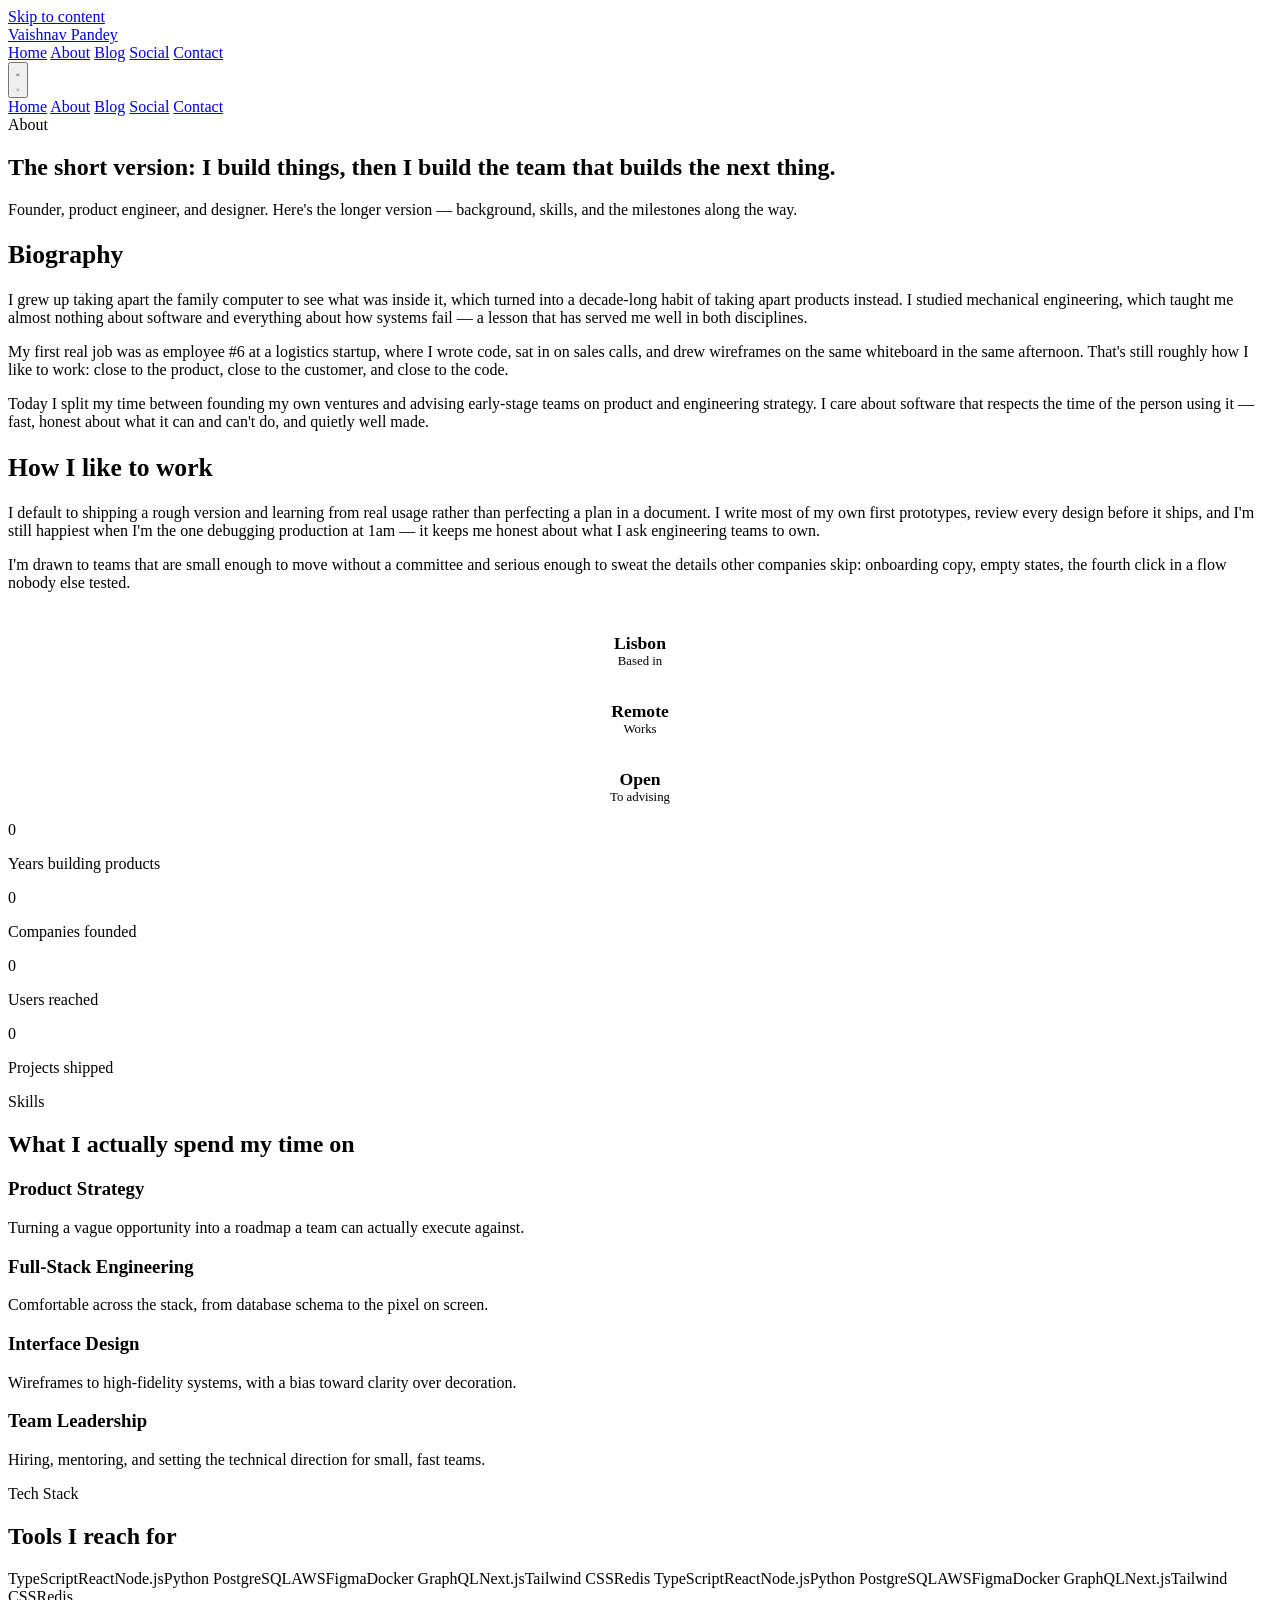
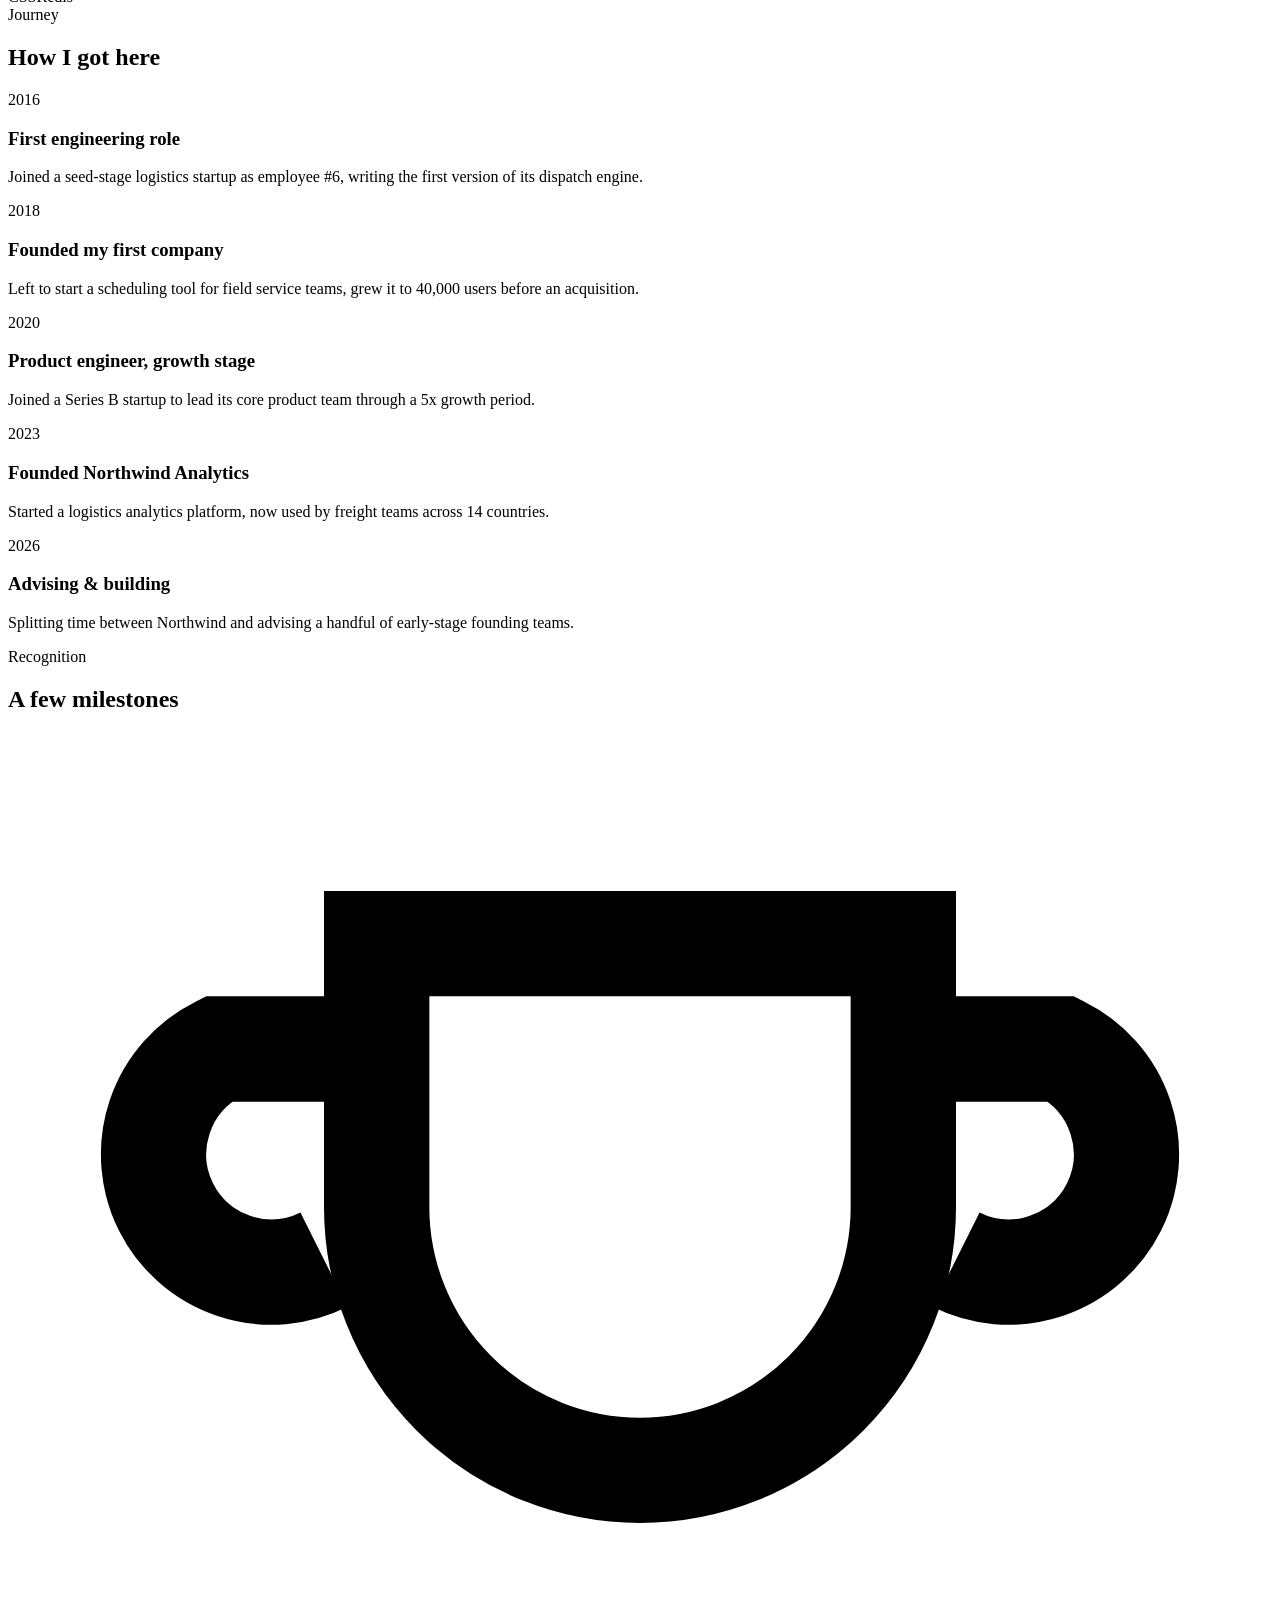
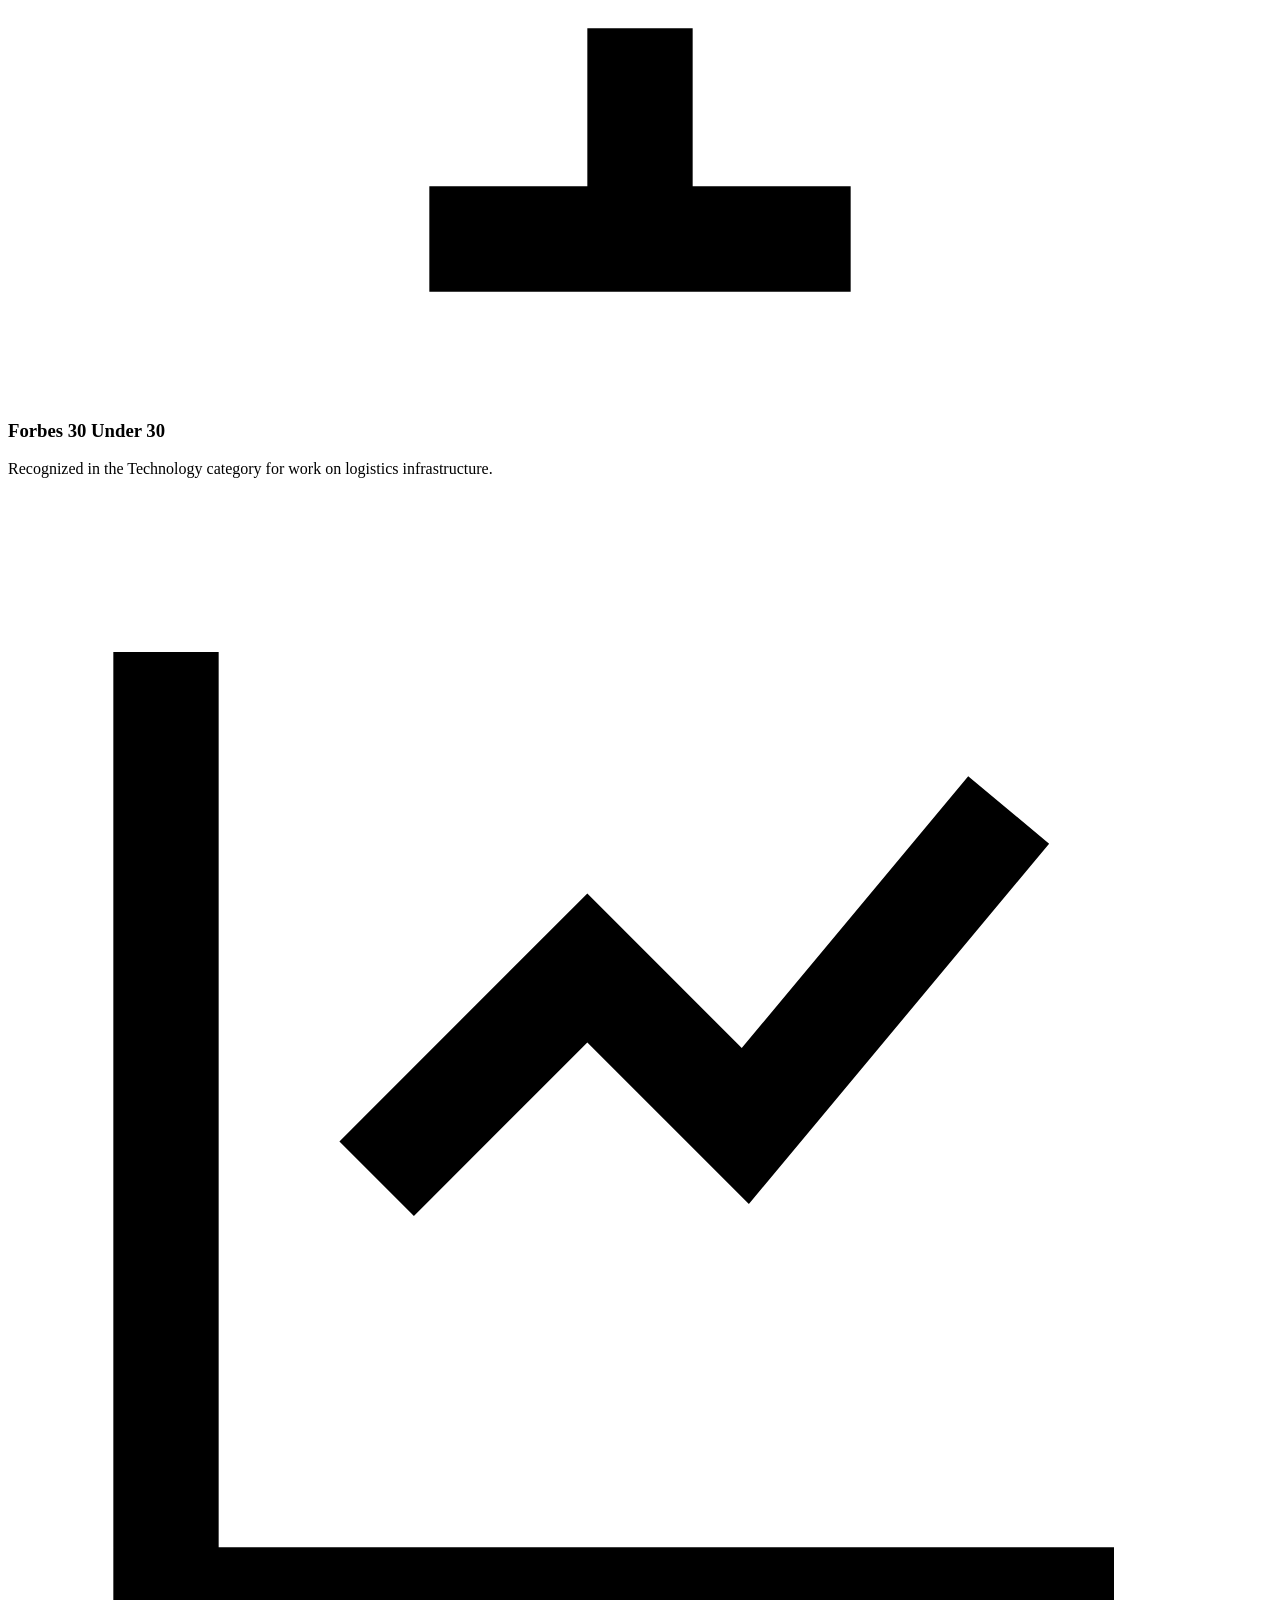
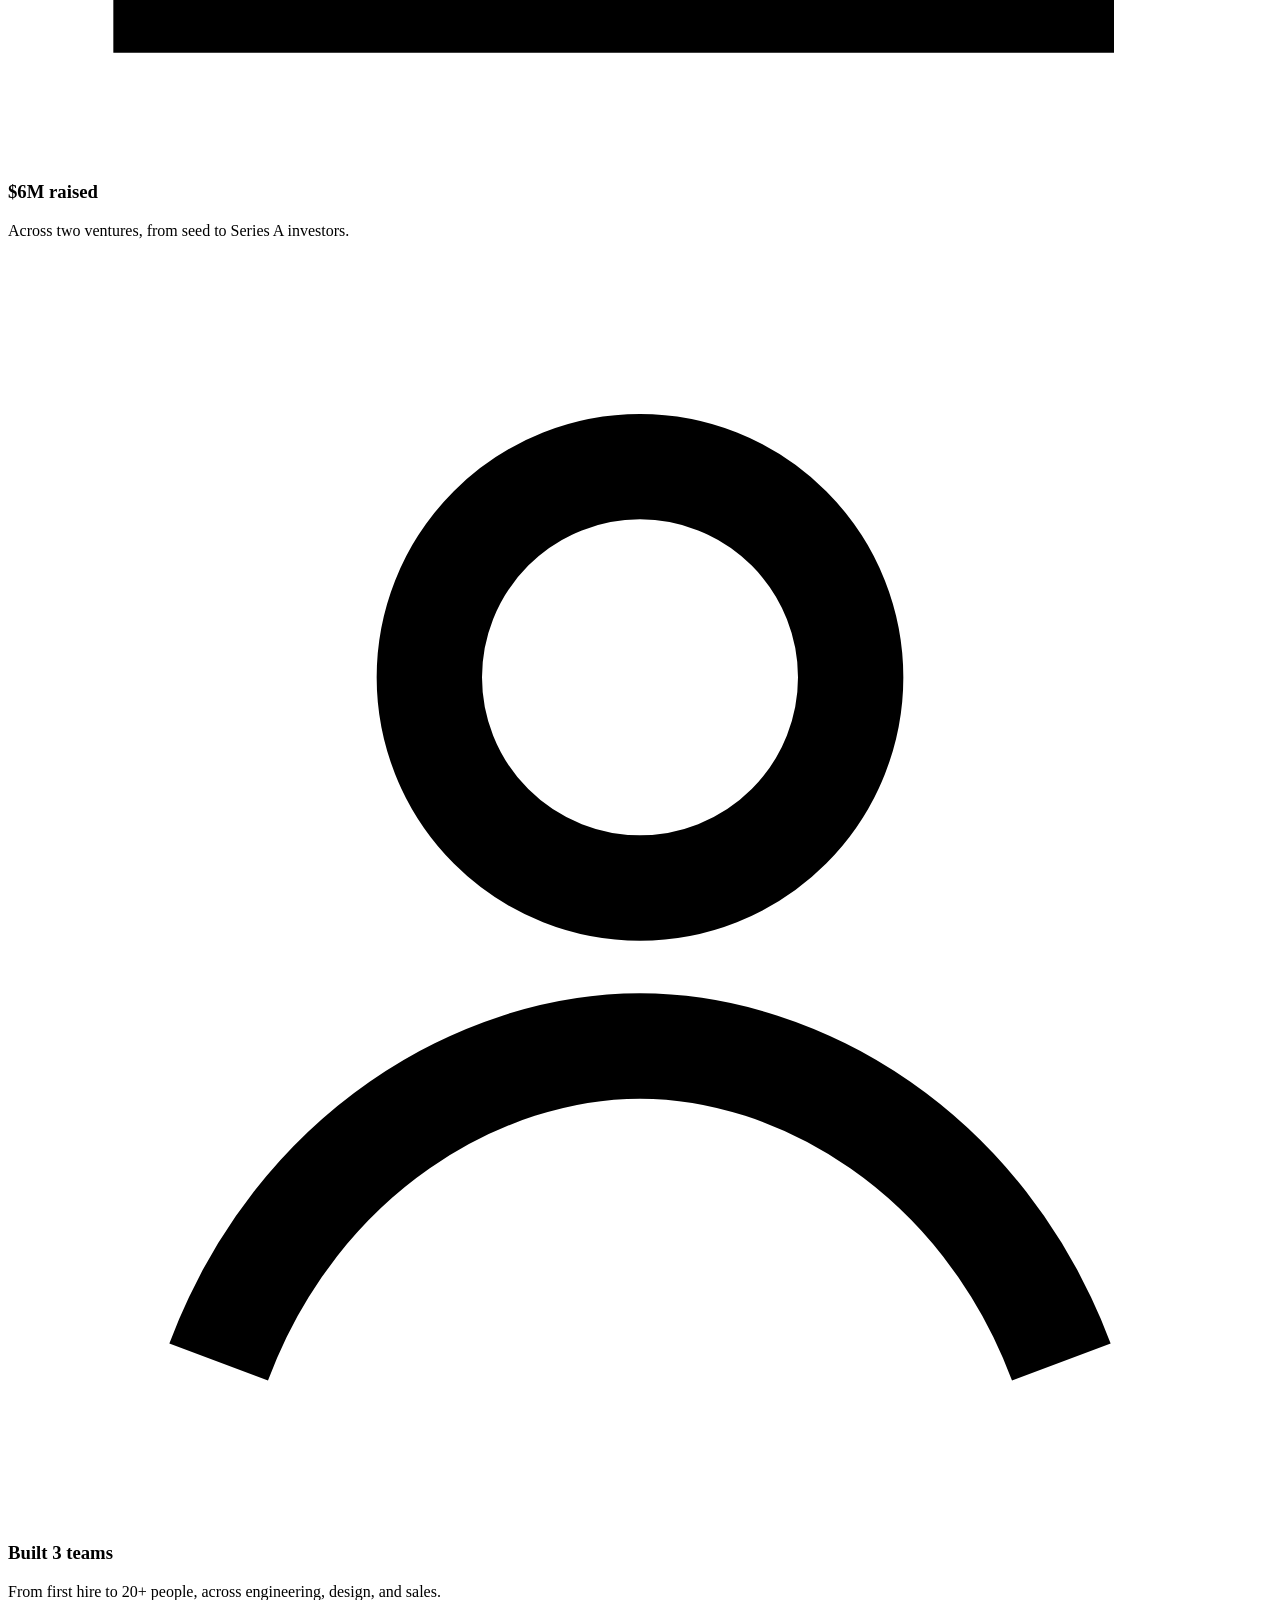
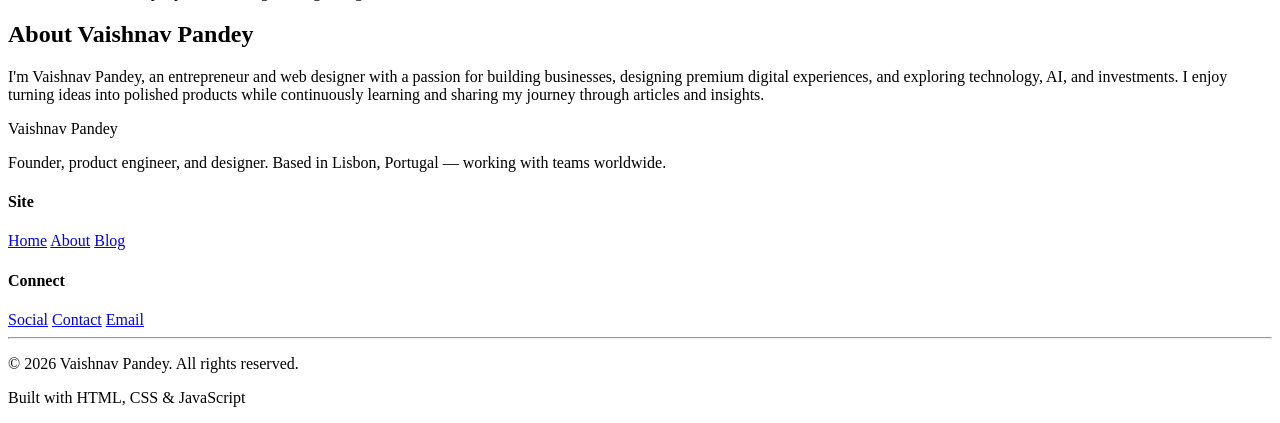
==== about.html @ 785d8f9b "Main Website" ====
<!DOCTYPE html>
<!--
  ABOUT PAGE
  ------------------------------------------------------------------
  Customize: biography copy, timeline entries, skills, tech stack
  list, achievements, and stats. Each block is clearly commented.
-->
<html lang="en">
<head>
  <meta charset="UTF-8" />
  <meta name="viewport" content="width=device-width, initial-scale=1.0" />
  <title>About — Vaishnav Pandey</title>
  <meta name="description" content="Founder's journey, skills, tech stack, and milestones — the story behind Vaishnav Pandey's work in product and engineering." />
  <link rel="canonical" href="https://www.alexrivera.dev/about.html" />

  <meta property="og:type" content="profile" />
  <meta property="og:title" content="About — Vaishnav Pandey" />
  <meta property="og:description" content="Founder's journey, skills, tech stack, and milestones." />
  <meta property="og:image" content="https://www.alexrivera.dev/assets/images/og-image.jpg" />
  <meta property="og:url" content="https://www.alexrivera.dev/about.html" />

  <meta name="twitter:card" content="summary_large_image" />
  <meta name="twitter:title" content="About — Vaishnav Pandey" />
  <meta name="twitter:image" content="https://www.alexrivera.dev/assets/images/og-image.jpg" />

  <link rel="icon" type="image/png" href="assets/images/favicon-32.png" sizes="32x32" />
  <link rel="apple-touch-icon" href="assets/images/favicon.png" />

  <link rel="preconnect" href="https://fonts.googleapis.com" />
  <link rel="preconnect" href="https://fonts.gstatic.com" crossorigin />
  <link href="https://fonts.googleapis.com/css2?family=Bricolage+Grotesque:opsz,wght@12..96,400;12..96,600;12..96,700&family=Manrope:wght@400;500;600;700;800&family=Space+Mono:wght@400;700&display=swap" rel="stylesheet" />

  <link rel="stylesheet" href="css/style.css" />
  <link rel="stylesheet" href="css/animations.css" />
</head>
<body>
  <a href="#main" class="skip-link">Skip to content</a>

  <header class="site-header">
    <nav class="navbar glass" aria-label="Primary">
      <a href="index.html" class="nav-logo"><span class="dot" aria-hidden="true"></span>Vaishnav Pandey</a>
      <div class="nav-links">
        <a href="index.html#hero">Home</a>
        <a href="about.html">About</a>
        <a href="blog.html">Blog</a>
        <a href="index.html#social">Social</a>
        <a href="contact.html">Contact</a>
      </div>
      <button class="nav-toggle" aria-label="Toggle menu" aria-expanded="false" aria-controls="mobile-menu">
        <svg class="icon-open" viewBox="0 0 24 24" fill="none" stroke="currentColor" stroke-width="2" stroke-linecap="round"><line x1="4" y1="7" x2="20" y2="7"/><line x1="4" y1="12" x2="20" y2="12"/><line x1="4" y1="17" x2="20" y2="17"/></svg>
        <svg class="icon-close" viewBox="0 0 24 24" fill="none" stroke="currentColor" stroke-width="2" stroke-linecap="round"><line x1="5" y1="5" x2="19" y2="19"/><line x1="19" y1="5" x2="5" y2="19"/></svg>
      </button>
    </nav>
  </header>

  <div class="mobile-menu" id="mobile-menu">
    <a href="index.html#hero">Home</a>
    <a href="about.html">About</a>
    <a href="blog.html">Blog</a>
    <a href="index.html#social">Social</a>
    <a href="contact.html">Contact</a>
  </div>

  <main id="main">
    <section class="page-hero container">
      <span class="eyebrow reveal">About</span>
      <h1 class="reveal reveal-delay-1">The short version: I build things, then I build the team that builds the next thing.</h1>
      <p class="reveal reveal-delay-2">Founder, product engineer, and designer. Here's the longer version — background, skills, and the milestones along the way.</p>
    </section>

    <!-- ============ BIOGRAPHY ============ -->
    <section class="section-tight">
      <div class="container grid bio-grid">
        <div class="reveal">
          <h2 style="font-size:1.6rem;">Biography</h2>
          <!-- CUSTOMIZE: full biography -->
          <p>
            I grew up taking apart the family computer to see what was inside it, which
            turned into a decade-long habit of taking apart products instead. I studied
            mechanical engineering, which taught me almost nothing about software and
            everything about how systems fail — a lesson that has served me well in
            both disciplines.
          </p>
          <p>
            My first real job was as employee #6 at a logistics startup, where I wrote
            code, sat in on sales calls, and drew wireframes on the same whiteboard in
            the same afternoon. That's still roughly how I like to work: close to the
            product, close to the customer, and close to the code.
          </p>
          <p>
            Today I split my time between founding my own ventures and advising
            early-stage teams on product and engineering strategy. I care about
            software that respects the time of the person using it — fast, honest
            about what it can and can't do, and quietly well made.
          </p>
        </div>
        <div class="reveal reveal-delay-1">
          <h2 style="font-size:1.6rem;">How I like to work</h2>
          <!-- CUSTOMIZE: working philosophy / journey highlights -->
          <p>
            I default to shipping a rough version and learning from real usage rather
            than perfecting a plan in a document. I write most of my own first
            prototypes, review every design before it ships, and I'm still happiest
            when I'm the one debugging production at 1am — it keeps me honest about
            what I ask engineering teams to own.
          </p>
          <p>
            I'm drawn to teams that are small enough to move without a committee and
            serious enough to sweat the details other companies skip: onboarding copy,
            empty states, the fourth click in a flow nobody else tested.
          </p>
          <div class="grid" style="grid-template-columns: repeat(3,1fr); margin-top:1.6rem;">
            <div class="glass" style="padding:16px; text-align:center;">
              <strong style="font-family:var(--font-display); font-size:1.1rem;">Lisbon</strong>
              <p style="margin:0; font-size:0.8rem;">Based in</p>
            </div>
            <div class="glass" style="padding:16px; text-align:center;">
              <strong style="font-family:var(--font-display); font-size:1.1rem;">Remote</strong>
              <p style="margin:0; font-size:0.8rem;">Works</p>
            </div>
            <div class="glass" style="padding:16px; text-align:center;">
              <strong style="font-family:var(--font-display); font-size:1.1rem;">Open</strong>
              <p style="margin:0; font-size:0.8rem;">To advising</p>
            </div>
          </div>
        </div>
      </div>
    </section>

    <!-- ============ STATS ============ -->
    <section class="section-tight">
      <div class="container">
        <div class="grid stats-grid">
          <!-- CUSTOMIZE: statistics — edit data-count values -->
          <div class="stat-card glass glass-hover reveal">
            <span class="stat-num" data-count="8" data-suffix="+">0</span>
            <p class="stat-label">Years building products</p>
          </div>
          <div class="stat-card glass glass-hover reveal reveal-delay-1">
            <span class="stat-num" data-count="3">0</span>
            <p class="stat-label">Companies founded</p>
          </div>
          <div class="stat-card glass glass-hover reveal reveal-delay-2">
            <span class="stat-num" data-count="12" data-suffix="M+">0</span>
            <p class="stat-label">Users reached</p>
          </div>
          <div class="stat-card glass glass-hover reveal reveal-delay-3">
            <span class="stat-num" data-count="40" data-suffix="+">0</span>
            <p class="stat-label">Projects shipped</p>
          </div>
        </div>
      </div>
    </section>

    <!-- ============ SKILLS ============ -->
    <section class="section-tight">
      <div class="container">
        <div class="section-heading reveal">
          <span class="eyebrow">Skills</span>
          <h2>What I actually spend my time on</h2>
        </div>
        <!-- CUSTOMIZE: skill cards — adjust label, description, and data-fill percentage -->
        <div class="grid skills-grid">
          <div class="skill-card glass glass-hover reveal">
            <h3>Product Strategy</h3>
            <p>Turning a vague opportunity into a roadmap a team can actually execute against.</p>
            <div class="skill-bar" data-fill="92"><span></span></div>
          </div>
          <div class="skill-card glass glass-hover reveal reveal-delay-1">
            <h3>Full-Stack Engineering</h3>
            <p>Comfortable across the stack, from database schema to the pixel on screen.</p>
            <div class="skill-bar" data-fill="88"><span></span></div>
          </div>
          <div class="skill-card glass glass-hover reveal reveal-delay-2">
            <h3>Interface Design</h3>
            <p>Wireframes to high-fidelity systems, with a bias toward clarity over decoration.</p>
            <div class="skill-bar" data-fill="85"><span></span></div>
          </div>
          <div class="skill-card glass glass-hover reveal reveal-delay-3">
            <h3>Team Leadership</h3>
            <p>Hiring, mentoring, and setting the technical direction for small, fast teams.</p>
            <div class="skill-bar" data-fill="80"><span></span></div>
          </div>
        </div>
      </div>
    </section>

    <!-- ============ TECH STACK MARQUEE ============ -->
    <section class="section-tight">
      <div class="container">
        <div class="section-heading reveal">
          <span class="eyebrow">Tech Stack</span>
          <h2>Tools I reach for</h2>
        </div>
      </div>
      <!-- CUSTOMIZE: add or remove tools; the track duplicates its own children in HTML for a seamless loop -->
      <div class="tech-marquee reveal">
        <div class="tech-track">
          <span>TypeScript</span><span>React</span><span>Node.js</span><span>Python</span>
          <span>PostgreSQL</span><span>AWS</span><span>Figma</span><span>Docker</span>
          <span>GraphQL</span><span>Next.js</span><span>Tailwind CSS</span><span>Redis</span>
          <span>TypeScript</span><span>React</span><span>Node.js</span><span>Python</span>
          <span>PostgreSQL</span><span>AWS</span><span>Figma</span><span>Docker</span>
          <span>GraphQL</span><span>Next.js</span><span>Tailwind CSS</span><span>Redis</span>
        </div>
      </div>
    </section>

    <!-- ============ JOURNEY / TIMELINE ============ -->
    <section class="section-tight">
      <div class="container">
        <div class="section-heading reveal">
          <span class="eyebrow">Journey</span>
          <h2>How I got here</h2>
        </div>
        <!-- CUSTOMIZE: timeline entries — order matters here, so keep chronological -->
        <div class="timeline">
          <div class="timeline-item reveal">
            <span class="timeline-year">2016</span>
            <h3>First engineering role</h3>
            <p>Joined a seed-stage logistics startup as employee #6, writing the first version of its dispatch engine.</p>
          </div>
          <div class="timeline-item reveal reveal-delay-1">
            <span class="timeline-year">2018</span>
            <h3>Founded my first company</h3>
            <p>Left to start a scheduling tool for field service teams, grew it to 40,000 users before an acquisition.</p>
          </div>
          <div class="timeline-item reveal reveal-delay-2">
            <span class="timeline-year">2020</span>
            <h3>Product engineer, growth stage</h3>
            <p>Joined a Series B startup to lead its core product team through a 5x growth period.</p>
          </div>
          <div class="timeline-item reveal reveal-delay-3">
            <span class="timeline-year">2023</span>
            <h3>Founded Northwind Analytics</h3>
            <p>Started a logistics analytics platform, now used by freight teams across 14 countries.</p>
          </div>
          <div class="timeline-item reveal reveal-delay-4">
            <span class="timeline-year">2026</span>
            <h3>Advising &amp; building</h3>
            <p>Splitting time between Northwind and advising a handful of early-stage founding teams.</p>
          </div>
        </div>
      </div>
    </section>

    <!-- ============ ACHIEVEMENTS ============ -->
    <section class="section-tight">
      <div class="container">
        <div class="section-heading reveal">
          <span class="eyebrow">Recognition</span>
          <h2>A few milestones</h2>
        </div>
        <!-- CUSTOMIZE: achievement cards -->
        <div class="grid achievements-grid">
          <div class="achievement-card glass glass-hover reveal">
            <div class="ach-icon"><svg viewBox="0 0 24 24" fill="none" stroke="currentColor" stroke-width="2"><path d="M8 21h8M12 17v4M7 4h10v5a5 5 0 0 1-10 0V4Z"/><path d="M7 6H4a2 2 0 0 0 2 4M17 6h3a2 2 0 0 1-2 4"/></svg></div>
            <h3>Forbes 30 Under 30</h3>
            <p>Recognized in the Technology category for work on logistics infrastructure.</p>
          </div>
          <div class="achievement-card glass glass-hover reveal reveal-delay-1">
            <div class="ach-icon"><svg viewBox="0 0 24 24" fill="none" stroke="currentColor" stroke-width="2"><path d="M3 3v18h18"/><path d="M7 13l4-4 3 3 5-6"/></svg></div>
            <h3>$6M raised</h3>
            <p>Across two ventures, from seed to Series A investors.</p>
          </div>
          <div class="achievement-card glass glass-hover reveal reveal-delay-2">
            <div class="ach-icon"><svg viewBox="0 0 24 24" fill="none" stroke="currentColor" stroke-width="2"><circle cx="12" cy="8" r="4"/><path d="M4 21c1.5-4 5-6 8-6s6.5 2 8 6"/></svg></div>
            <h3>Built 3 teams</h3>
            <p>From first hire to 20+ people, across engineering, design, and sales.</p>
          </div>
        </div>
      </div>
    </section>
  
<section class="container"><h2>About Vaishnav Pandey</h2>
<p>I'm Vaishnav Pandey, an entrepreneur and web designer with a passion for building businesses, designing premium digital experiences, and exploring technology, AI, and investments. I enjoy turning ideas into polished products while continuously learning and sharing my journey through articles and insights.</p>
</section></main>

  <footer class="site-footer">
    <div class="container">
      <div class="footer-top">
        <div class="footer-brand">
          <div class="nav-logo"><span class="dot" aria-hidden="true"></span>Vaishnav Pandey</div>
          <p>Founder, product engineer, and designer. Based in Lisbon, Portugal — working with teams worldwide.</p>
        </div>
        <div class="footer-cols">
          <div class="footer-col">
            <h4>Site</h4>
            <a href="index.html#hero">Home</a>
            <a href="about.html">About</a>
            <a href="blog.html">Blog</a>
          </div>
          <div class="footer-col">
            <h4>Connect</h4>
            <a href="index.html#social">Social</a>
            <a href="contact.html">Contact</a>
            <a href="mailto:hello@alexrivera.dev">Email</a>
          </div>
        </div>
      </div>
      <hr class="divider" />
      <div class="footer-bottom">
        <p>&copy; <span data-year>2026</span> Vaishnav Pandey. All rights reserved.</p>
        <p>Built with HTML, CSS &amp; JavaScript</p>
      </div>
    </div>
  </footer>

  <script src="js/main.js"></script>
</body>
</html>
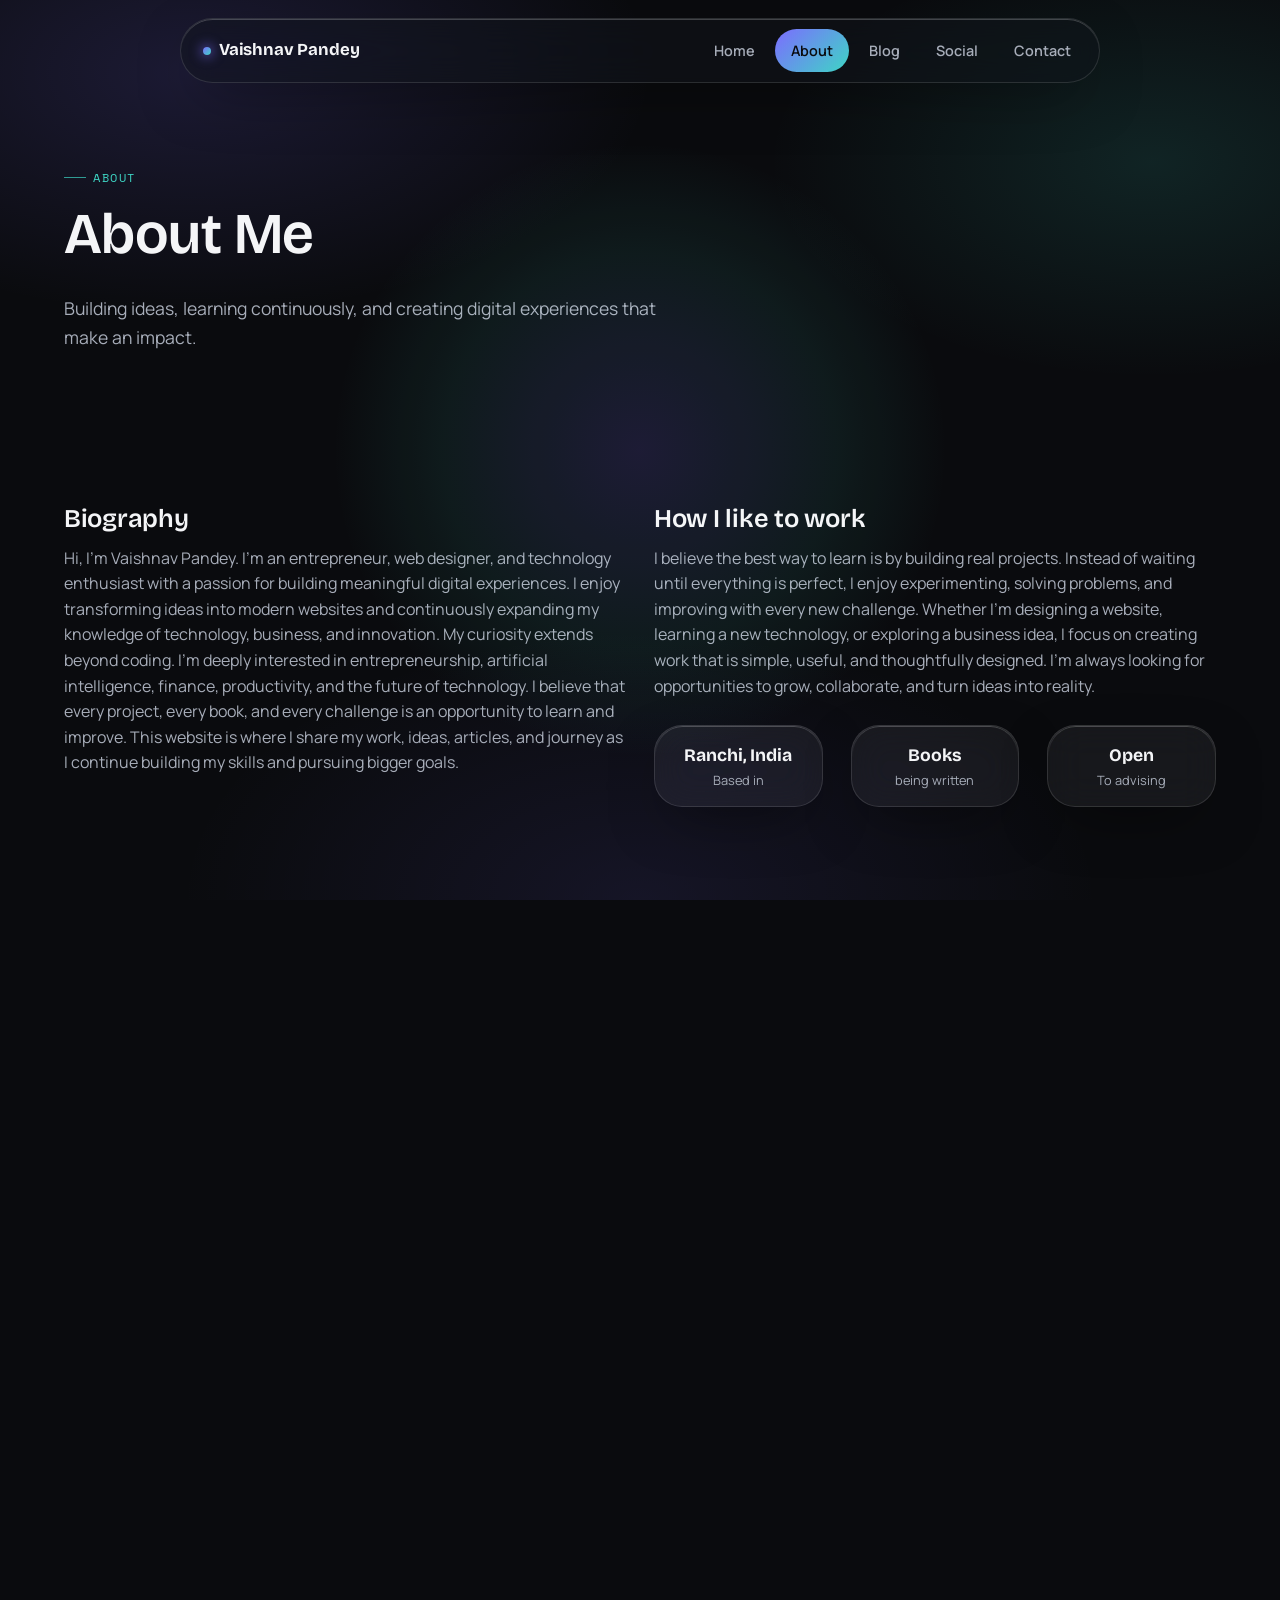
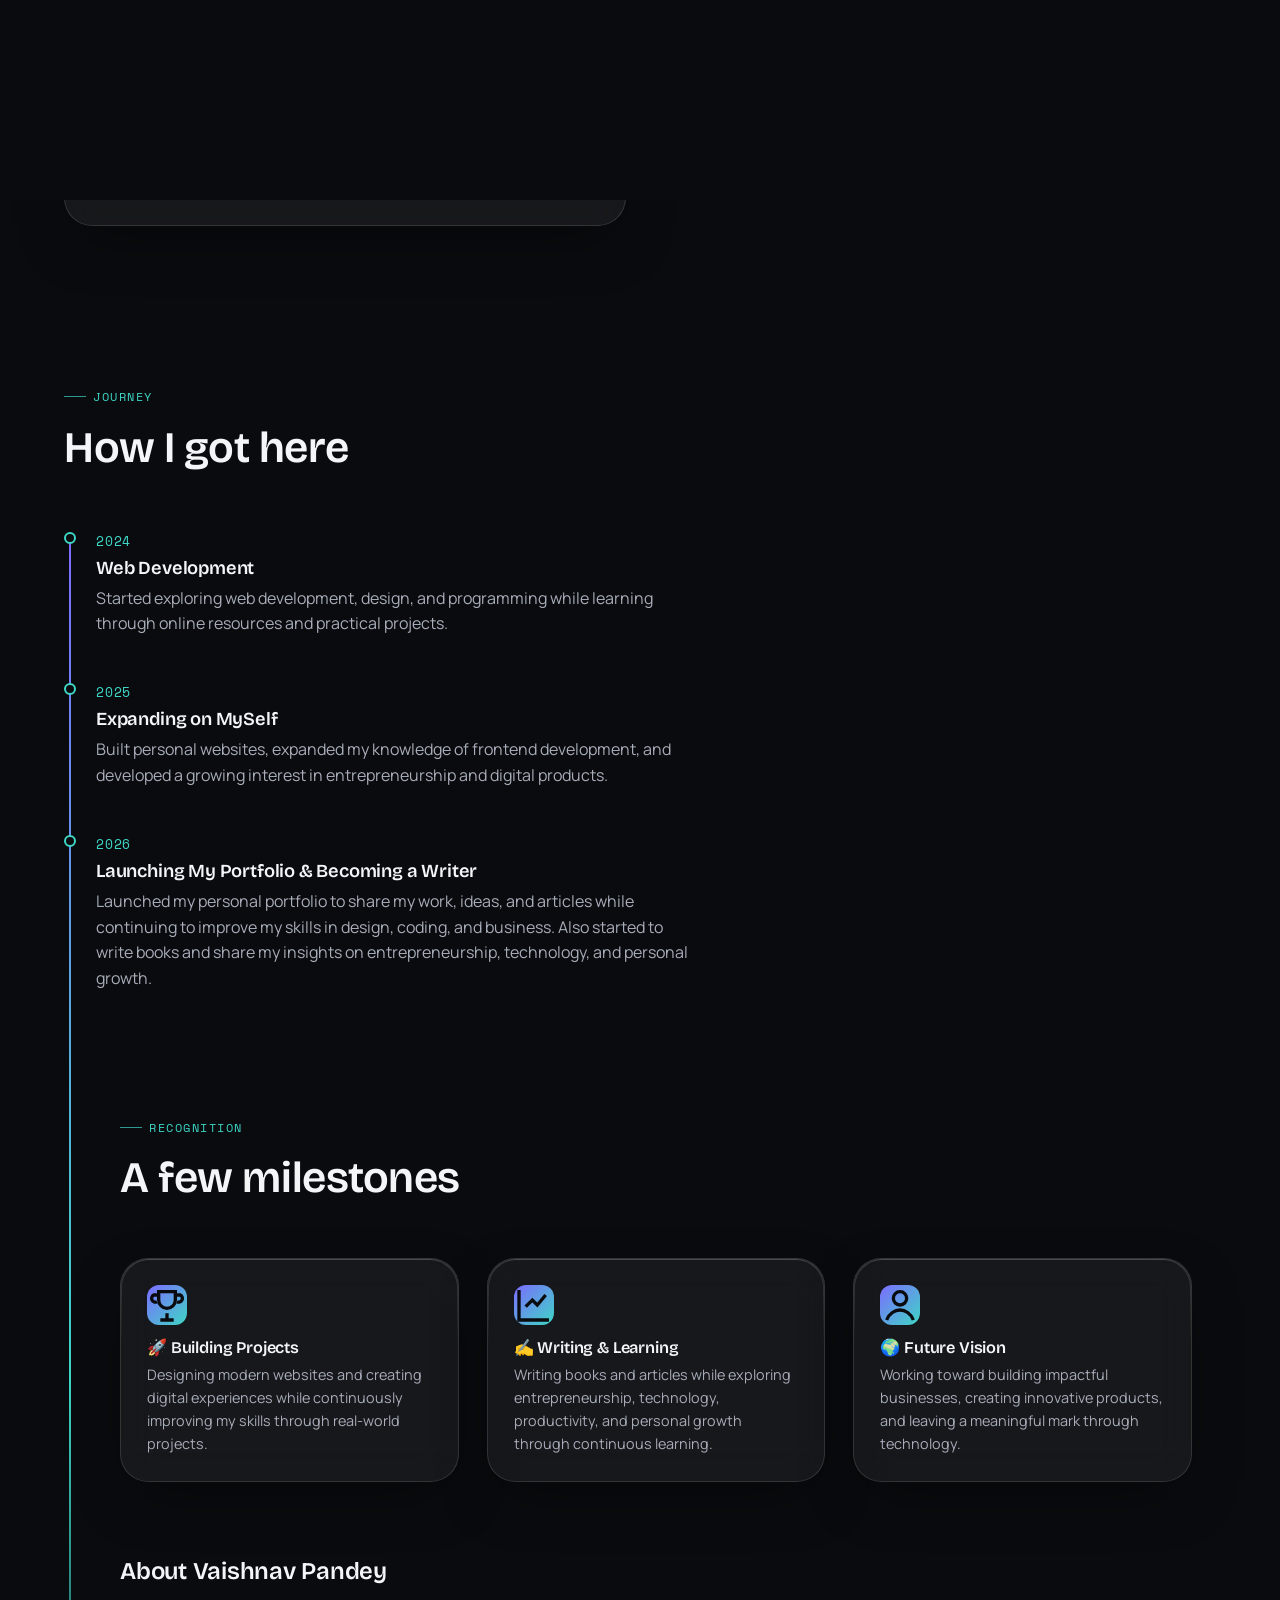
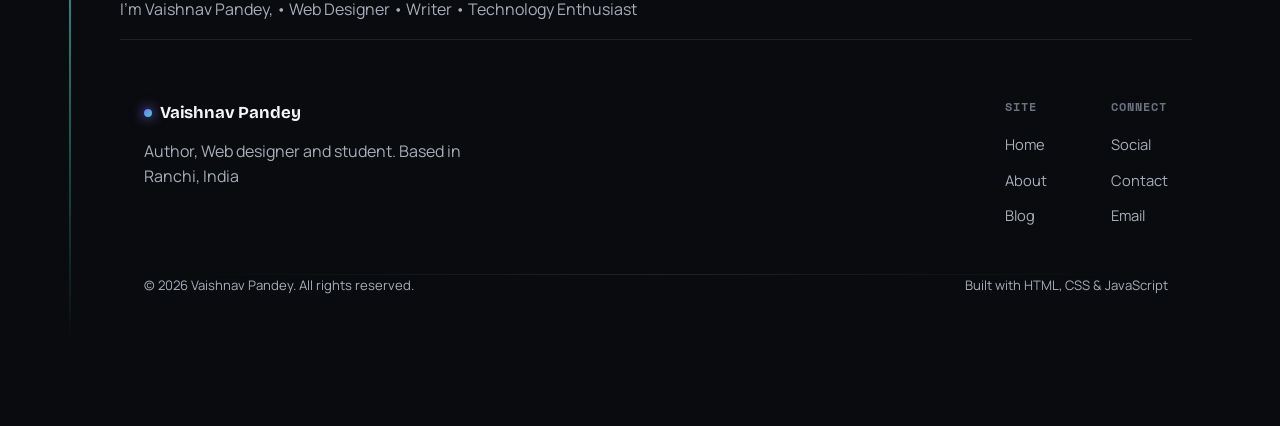
==== commit 5885f6c6: "Ready with everything" ====
--- a/about.html
+++ b/about.html
@@ -64,8 +64,8 @@
   <main id="main">
     <section class="page-hero container">
       <span class="eyebrow reveal">About</span>
-      <h1 class="reveal reveal-delay-1">The short version: I build things, then I build the team that builds the next thing.</h1>
-      <p class="reveal reveal-delay-2">Founder, product engineer, and designer. Here's the longer version — background, skills, and the milestones along the way.</p>
+      <h1 class="reveal reveal-delay-1">About Me</h1>
+      <p class="reveal reveal-delay-2">Building ideas, learning continuously, and creating digital experiences that make an impact.</p>
     </section>
 
     <!-- ============ BIOGRAPHY ============ -->
@@ -75,48 +75,35 @@
           <h2 style="font-size:1.6rem;">Biography</h2>
           <!-- CUSTOMIZE: full biography -->
           <p>
-            I grew up taking apart the family computer to see what was inside it, which
-            turned into a decade-long habit of taking apart products instead. I studied
-            mechanical engineering, which taught me almost nothing about software and
-            everything about how systems fail — a lesson that has served me well in
-            both disciplines.
+            Hi, I'm Vaishnav Pandey.
+
+I'm an entrepreneur, web designer, and technology enthusiast with a passion for building meaningful digital experiences. I enjoy transforming ideas into modern websites and continuously expanding my knowledge of technology, business, and innovation.
+
+My curiosity extends beyond coding. I'm deeply interested in entrepreneurship, artificial intelligence, finance, productivity, and the future of technology. I believe that every project, every book, and every challenge is an opportunity to learn and improve.
+
+This website is where I share my work, ideas, articles, and journey as I continue building my skills and pursuing bigger goals.
           </p>
-          <p>
-            My first real job was as employee #6 at a logistics startup, where I wrote
-            code, sat in on sales calls, and drew wireframes on the same whiteboard in
-            the same afternoon. That's still roughly how I like to work: close to the
-            product, close to the customer, and close to the code.
-          </p>
-          <p>
-            Today I split my time between founding my own ventures and advising
-            early-stage teams on product and engineering strategy. I care about
-            software that respects the time of the person using it — fast, honest
-            about what it can and can't do, and quietly well made.
-          </p>
+          
         </div>
         <div class="reveal reveal-delay-1">
           <h2 style="font-size:1.6rem;">How I like to work</h2>
           <!-- CUSTOMIZE: working philosophy / journey highlights -->
           <p>
-            I default to shipping a rough version and learning from real usage rather
-            than perfecting a plan in a document. I write most of my own first
-            prototypes, review every design before it ships, and I'm still happiest
-            when I'm the one debugging production at 1am — it keeps me honest about
-            what I ask engineering teams to own.
+           I believe the best way to learn is by building real projects. Instead of waiting until everything is perfect, I enjoy experimenting, solving problems, and improving with every new challenge.
+
+Whether I'm designing a website, learning a new technology, or exploring a business idea, I focus on creating work that is simple, useful, and thoughtfully designed.
+
+I'm always looking for opportunities to grow, collaborate, and turn ideas into reality.
           </p>
-          <p>
-            I'm drawn to teams that are small enough to move without a committee and
-            serious enough to sweat the details other companies skip: onboarding copy,
-            empty states, the fourth click in a flow nobody else tested.
-          </p>
+          
           <div class="grid" style="grid-template-columns: repeat(3,1fr); margin-top:1.6rem;">
             <div class="glass" style="padding:16px; text-align:center;">
-              <strong style="font-family:var(--font-display); font-size:1.1rem;">Lisbon</strong>
+              <strong style="font-family:var(--font-display); font-size:1.1rem;">Ranchi, India</strong>
               <p style="margin:0; font-size:0.8rem;">Based in</p>
             </div>
             <div class="glass" style="padding:16px; text-align:center;">
-              <strong style="font-family:var(--font-display); font-size:1.1rem;">Remote</strong>
-              <p style="margin:0; font-size:0.8rem;">Works</p>
+              <strong style="font-family:var(--font-display); font-size:1.1rem;">Books</strong>
+              <p style="margin:0; font-size:0.8rem;">being written</p>
             </div>
             <div class="glass" style="padding:16px; text-align:center;">
               <strong style="font-family:var(--font-display); font-size:1.1rem;">Open</strong>
@@ -133,20 +120,20 @@
         <div class="grid stats-grid">
           <!-- CUSTOMIZE: statistics — edit data-count values -->
           <div class="stat-card glass glass-hover reveal">
-            <span class="stat-num" data-count="8" data-suffix="+">0</span>
-            <p class="stat-label">Years building products</p>
+            <span class="stat-num" data-count="3" data-suffix="+"></span>
+            <p class="stat-label">Years building projects</p>
           </div>
           <div class="stat-card glass glass-hover reveal reveal-delay-1">
-            <span class="stat-num" data-count="3">0</span>
-            <p class="stat-label">Companies founded</p>
+            <span class="stat-num" data-count="7+">0</span>
+            <p class="stat-label">Books written</p>
           </div>
           <div class="stat-card glass glass-hover reveal reveal-delay-2">
-            <span class="stat-num" data-count="12" data-suffix="M+">0</span>
+            <span class="stat-num" data-count="2" data-suffix="K+">0</span>
             <p class="stat-label">Users reached</p>
           </div>
           <div class="stat-card glass glass-hover reveal reveal-delay-3">
-            <span class="stat-num" data-count="40" data-suffix="+">0</span>
-            <p class="stat-label">Projects shipped</p>
+            <span class="stat-num" data-count="5" data-suffix="+">0</span>
+            <p class="stat-label">Projects developed</p>
           </div>
         </div>
       </div>
@@ -162,49 +149,25 @@
         <!-- CUSTOMIZE: skill cards — adjust label, description, and data-fill percentage -->
         <div class="grid skills-grid">
           <div class="skill-card glass glass-hover reveal">
-            <h3>Product Strategy</h3>
-            <p>Turning a vague opportunity into a roadmap a team can actually execute against.</p>
+            <h3>Web Design</h3>
+            <p>I enjoy designing clean, modern, and responsive websites that combine aesthetics with functionality. I focus on creating user-friendly interfaces while continuously improving my frontend development skills.</p>
             <div class="skill-bar" data-fill="92"><span></span></div>
           </div>
           <div class="skill-card glass glass-hover reveal reveal-delay-1">
-            <h3>Full-Stack Engineering</h3>
-            <p>Comfortable across the stack, from database schema to the pixel on screen.</p>
+            <h3>📚 Reading & Learning</h3>
+            <p>I spend a significant amount of my time reading books on entrepreneurship, business, psychology, technology, and personal growth. Continuous learning helps me broaden my perspective and improve both personally and professionally.</p>
             <div class="skill-bar" data-fill="88"><span></span></div>
           </div>
           <div class="skill-card glass glass-hover reveal reveal-delay-2">
-            <h3>Interface Design</h3>
-            <p>Wireframes to high-fidelity systems, with a bias toward clarity over decoration.</p>
+            <h3>✍️ Writing</h3>
+            <p>Writing helps me turn ideas into meaningful insights and share my learning with others.</p>
             <div class="skill-bar" data-fill="85"><span></span></div>
           </div>
-          <div class="skill-card glass glass-hover reveal reveal-delay-3">
-            <h3>Team Leadership</h3>
-            <p>Hiring, mentoring, and setting the technical direction for small, fast teams.</p>
-            <div class="skill-bar" data-fill="80"><span></span></div>
-          </div>
-        </div>
-      </div>
-    </section>
-
-    <!-- ============ TECH STACK MARQUEE ============ -->
-    <section class="section-tight">
-      <div class="container">
-        <div class="section-heading reveal">
-          <span class="eyebrow">Tech Stack</span>
-          <h2>Tools I reach for</h2>
-        </div>
-      </div>
-      <!-- CUSTOMIZE: add or remove tools; the track duplicates its own children in HTML for a seamless loop -->
-      <div class="tech-marquee reveal">
-        <div class="tech-track">
-          <span>TypeScript</span><span>React</span><span>Node.js</span><span>Python</span>
-          <span>PostgreSQL</span><span>AWS</span><span>Figma</span><span>Docker</span>
-          <span>GraphQL</span><span>Next.js</span><span>Tailwind CSS</span><span>Redis</span>
-          <span>TypeScript</span><span>React</span><span>Node.js</span><span>Python</span>
-          <span>PostgreSQL</span><span>AWS</span><span>Figma</span><span>Docker</span>
-          <span>GraphQL</span><span>Next.js</span><span>Tailwind CSS</span><span>Redis</span>
-        </div>
-      </div>
-    </section>
+        </div>
+      </div>
+    </section>
+
+    
 
     <!-- ============ JOURNEY / TIMELINE ============ -->
     <section class="section-tight">
@@ -216,34 +179,23 @@
         <!-- CUSTOMIZE: timeline entries — order matters here, so keep chronological -->
         <div class="timeline">
           <div class="timeline-item reveal">
-            <span class="timeline-year">2016</span>
-            <h3>First engineering role</h3>
-            <p>Joined a seed-stage logistics startup as employee #6, writing the first version of its dispatch engine.</p>
+            <span class="timeline-year">2024</span>
+            <h3>Web Development</h3>
+            <p>Started exploring web development, design, and programming while learning through online resources and practical projects.</p>
           </div>
           <div class="timeline-item reveal reveal-delay-1">
-            <span class="timeline-year">2018</span>
-            <h3>Founded my first company</h3>
-            <p>Left to start a scheduling tool for field service teams, grew it to 40,000 users before an acquisition.</p>
+            <span class="timeline-year">2025</span>
+            <h3>Expanding on MySelf</h3>
+            <p>Built personal websites, expanded my knowledge of frontend development, and developed a growing interest in entrepreneurship and digital products.</p>
           </div>
           <div class="timeline-item reveal reveal-delay-2">
-            <span class="timeline-year">2020</span>
-            <h3>Product engineer, growth stage</h3>
-            <p>Joined a Series B startup to lead its core product team through a 5x growth period.</p>
-          </div>
-          <div class="timeline-item reveal reveal-delay-3">
-            <span class="timeline-year">2023</span>
-            <h3>Founded Northwind Analytics</h3>
-            <p>Started a logistics analytics platform, now used by freight teams across 14 countries.</p>
-          </div>
-          <div class="timeline-item reveal reveal-delay-4">
             <span class="timeline-year">2026</span>
-            <h3>Advising &amp; building</h3>
-            <p>Splitting time between Northwind and advising a handful of early-stage founding teams.</p>
-          </div>
-        </div>
-      </div>
-    </section>
-
+            <h3>Launching My Portfolio & Becoming a Writer</h3>
+            <p>Launched my personal portfolio to share my work, ideas, and articles while continuing to improve my skills in design, coding, and business.
+              Also started to write books and share my insights on entrepreneurship, technology, and personal growth.
+            </p>
+          </div>
+          
     <!-- ============ ACHIEVEMENTS ============ -->
     <section class="section-tight">
       <div class="container">
@@ -255,33 +207,32 @@
         <div class="grid achievements-grid">
           <div class="achievement-card glass glass-hover reveal">
             <div class="ach-icon"><svg viewBox="0 0 24 24" fill="none" stroke="currentColor" stroke-width="2"><path d="M8 21h8M12 17v4M7 4h10v5a5 5 0 0 1-10 0V4Z"/><path d="M7 6H4a2 2 0 0 0 2 4M17 6h3a2 2 0 0 1-2 4"/></svg></div>
-            <h3>Forbes 30 Under 30</h3>
-            <p>Recognized in the Technology category for work on logistics infrastructure.</p>
+            <h3>🚀 Building Projects</h3>
+            <p>Designing modern websites and creating digital experiences while continuously improving my skills through real-world projects.</p>
           </div>
           <div class="achievement-card glass glass-hover reveal reveal-delay-1">
             <div class="ach-icon"><svg viewBox="0 0 24 24" fill="none" stroke="currentColor" stroke-width="2"><path d="M3 3v18h18"/><path d="M7 13l4-4 3 3 5-6"/></svg></div>
-            <h3>$6M raised</h3>
-            <p>Across two ventures, from seed to Series A investors.</p>
+            <h3>✍️ Writing & Learning</h3>
+            <p>Writing books and articles while exploring entrepreneurship, technology, productivity, and personal growth through continuous learning.</p>
           </div>
           <div class="achievement-card glass glass-hover reveal reveal-delay-2">
             <div class="ach-icon"><svg viewBox="0 0 24 24" fill="none" stroke="currentColor" stroke-width="2"><circle cx="12" cy="8" r="4"/><path d="M4 21c1.5-4 5-6 8-6s6.5 2 8 6"/></svg></div>
-            <h3>Built 3 teams</h3>
-            <p>From first hire to 20+ people, across engineering, design, and sales.</p>
+            <h3>🌍 Future Vision</h3>
+            <p>Working toward building impactful businesses, creating innovative products, and leaving a meaningful mark through technology.</p>
           </div>
         </div>
       </div>
     </section>
   
 <section class="container"><h2>About Vaishnav Pandey</h2>
-<p>I'm Vaishnav Pandey, an entrepreneur and web designer with a passion for building businesses, designing premium digital experiences, and exploring technology, AI, and investments. I enjoy turning ideas into polished products while continuously learning and sharing my journey through articles and insights.</p>
-</section></main>
+<p>I'm Vaishnav Pandey, • Web Designer • Writer • Technology Enthusiast
 
   <footer class="site-footer">
     <div class="container">
       <div class="footer-top">
         <div class="footer-brand">
           <div class="nav-logo"><span class="dot" aria-hidden="true"></span>Vaishnav Pandey</div>
-          <p>Founder, product engineer, and designer. Based in Lisbon, Portugal — working with teams worldwide.</p>
+          <p>Author, Web designer and student. Based in Ranchi, India</p>
         </div>
         <div class="footer-cols">
           <div class="footer-col">
--- a/css/style.css
+++ b/css/style.css
@@ -0,0 +1,1046 @@
+/* =================================================================
+   ALEX RIVERA — PORTFOLIO STYLESHEET
+   ===================================================================
+   Structure:
+   1.  Design tokens (CSS variables)           -> edit colors/fonts here
+   2.  Reset & base
+   3.  Typography helpers
+   4.  Layout utilities
+   5.  Glass component system
+   6.  Buttons
+   7.  Navigation
+   8.  Hero
+   9.  Section scaffolding
+   10. About page (bio, timeline, stats, skills)
+   11. Projects
+   12. Blog
+   13. Social hub
+   14. Contact
+   15. Footer
+   16. Cursor aurora light (signature interaction)
+   17. Reveal-on-scroll utility
+   18. Responsive breakpoints
+   19. Accessibility & reduced motion
+   ================================================================= */
+
+/* -----------------------------------------------------------------
+   1. DESIGN TOKENS
+   -----------------------------------------------------------------
+   This is the single source of truth for the visual identity.
+   Change the HEX values below to re-theme the entire site.
+------------------------------------------------------------------ */
+:root {
+  /* ---- Brand palette -------------------------------------------------- */
+  --color-bg: #0a0b0e;              /* page background, deep space navy-black */
+  --color-bg-elevated: #12141a;     /* panels sitting above the background */
+  --color-bg-elevated-2: #181b22;   /* one step brighter, for hovered panels */
+  --color-border: rgba(255, 255, 255, 0.09);
+  --color-border-strong: rgba(255, 255, 255, 0.18);
+
+  --color-text: #f4f5f7;            /* primary text */
+  --color-text-muted: #a7adb9;      /* secondary text */
+  --color-text-faint: #6b7280;      /* tertiary / caption text */
+
+  --accent-violet: #7c6cff;         /* primary accent — CTAs, links, glow */
+  --accent-violet-soft: #a79bff;
+  --accent-aqua: #3ed6c5;           /* secondary accent — highlights, icons */
+  --accent-coral: #ffb86b;          /* warm accent — used sparingly for emphasis */
+
+  --gradient-aurora: linear-gradient(135deg, var(--accent-violet) 0%, var(--accent-aqua) 100%);
+  --gradient-warm: linear-gradient(135deg, var(--accent-coral) 0%, #ff7a7a 100%);
+  --gradient-text: linear-gradient(120deg, #ffffff 10%, var(--accent-violet-soft) 55%, var(--accent-aqua) 100%);
+
+  /* ---- Glass surfaces --------------------------------------------------
+     Tune opacity/blur here to make the "liquid glass" effect stronger
+     or more subtle across the whole site. */
+  --glass-fill: rgba(255, 255, 255, 0.055);
+  --glass-fill-strong: rgba(255, 255, 255, 0.09);
+  --glass-blur: 18px;
+  --glass-border: 1px solid rgba(255, 255, 255, 0.12);
+  --glass-shadow: 0 20px 60px -20px rgba(0, 0, 0, 0.55), 0 1px 0 0 rgba(255, 255, 255, 0.06) inset;
+
+  /* ---- Radii & spacing ---------------------------------------------- */
+  --radius-sm: 12px;
+  --radius-md: 20px;
+  --radius-lg: 28px;
+  --radius-full: 999px;
+
+  --space-section: clamp(72px, 10vw, 160px);
+  --container-w: 1200px;
+
+  /* ---- Typography ------------------------------------------------------
+     Display face is used with restraint (headlines, big numbers).
+     Body face carries all reading copy. Mono face is used for
+     eyebrows, timestamps, tags — a technical, "founder's notebook" texture. */
+  --font-display: "Bricolage Grotesque", "Segoe UI", sans-serif;
+  --font-body: "Manrope", "Segoe UI", sans-serif;
+  --font-mono: "Space Mono", "Courier New", monospace;
+
+  /* ---- Motion ---------------------------------------------------------- */
+  --ease-out: cubic-bezier(0.16, 1, 0.3, 1);
+  --ease-in-out: cubic-bezier(0.65, 0, 0.35, 1);
+  --dur-fast: 220ms;
+  --dur-base: 420ms;
+  --dur-slow: 900ms;
+}
+
+/* -----------------------------------------------------------------
+   2. RESET & BASE
+------------------------------------------------------------------ */
+*, *::before, *::after { box-sizing: border-box; }
+
+html {
+  scroll-behavior: smooth;
+  scrollbar-color: var(--accent-violet) transparent;
+}
+
+body {
+  margin: 0;
+  background: var(--color-bg);
+  color: var(--color-text);
+  font-family: var(--font-body);
+  font-size: 16px;
+  line-height: 1.6;
+  -webkit-font-smoothing: antialiased;
+  overflow-x: hidden;
+  position: relative;
+}
+
+/* Ambient background: soft radial fields + fine grain so panels have
+   something to refract. Purely decorative, aria-hidden in markup. */
+body::before {
+  content: "";
+  position: fixed;
+  inset: 0;
+  z-index: -2;
+  background:
+    radial-gradient(60% 45% at 15% 8%, rgba(124, 108, 255, 0.16), transparent 60%),
+    radial-gradient(50% 40% at 90% 18%, rgba(62, 214, 197, 0.12), transparent 60%),
+    radial-gradient(60% 50% at 50% 100%, rgba(124, 108, 255, 0.10), transparent 60%),
+    var(--color-bg);
+  pointer-events: none;
+}
+
+img { max-width: 100%; display: block; }
+svg { display: block; }
+
+a { color: inherit; text-decoration: none; }
+
+h1, h2, h3, h4, h5 {
+  font-family: var(--font-display);
+  font-weight: 600;
+  line-height: 1.08;
+  letter-spacing: -0.01em;
+  margin: 0 0 0.5em;
+}
+
+p { margin: 0 0 1em; color: var(--color-text-muted); }
+
+ul, ol { margin: 0; padding: 0; list-style: none; }
+
+button { font-family: inherit; cursor: pointer; }
+
+input, textarea, select {
+  font-family: inherit;
+  font-size: inherit;
+  color: inherit;
+}
+
+::selection { background: var(--accent-violet); color: #0a0b0e; }
+
+/* -----------------------------------------------------------------
+   3. TYPOGRAPHY HELPERS
+------------------------------------------------------------------ */
+.eyebrow {
+  display: inline-flex;
+  align-items: center;
+  gap: 0.6em;
+  font-family: var(--font-mono);
+  font-size: 0.78rem;
+  letter-spacing: 0.12em;
+  text-transform: uppercase;
+  color: var(--accent-aqua);
+  margin-bottom: 1.1rem;
+}
+.eyebrow::before {
+  content: "";
+  width: 22px;
+  height: 1px;
+  background: var(--accent-aqua);
+  opacity: 0.7;
+}
+
+.gradient-text {
+  background: var(--gradient-text);
+  -webkit-background-clip: text;
+  background-clip: text;
+  color: transparent;
+}
+
+.section-heading {
+  max-width: 640px;
+  margin: 0 0 3.5rem;
+}
+.section-heading h2 { font-size: clamp(2rem, 3.4vw, 2.9rem); }
+.section-heading p { font-size: 1.05rem; max-width: 52ch; }
+
+/* -----------------------------------------------------------------
+   4. LAYOUT UTILITIES
+------------------------------------------------------------------ */
+.container {
+  width: 100%;
+  max-width: var(--container-w);
+  margin: 0 auto;
+  padding: 0 24px;
+}
+
+.section {
+  padding: var(--space-section) 0;
+  position: relative;
+}
+
+.section-tight { padding: clamp(48px, 6vw, 90px) 0; }
+
+.grid { display: grid; gap: 28px; }
+
+.text-center { text-align: center; }
+.mx-auto { margin-left: auto; margin-right: auto; }
+
+.visually-hidden {
+  position: absolute;
+  width: 1px; height: 1px;
+  padding: 0; margin: -1px;
+  overflow: hidden;
+  clip: rect(0,0,0,0);
+  white-space: nowrap;
+  border: 0;
+}
+
+.skip-link {
+  position: absolute;
+  left: 16px; top: -60px;
+  background: var(--accent-violet);
+  color: #0a0b0e;
+  padding: 12px 18px;
+  border-radius: var(--radius-sm);
+  z-index: 1000;
+  transition: top var(--dur-fast) var(--ease-out);
+  font-weight: 700;
+}
+.skip-link:focus { top: 16px; }
+
+/* -----------------------------------------------------------------
+   5. GLASS COMPONENT SYSTEM
+   Every "liquid glass" surface in the site is built from this class.
+------------------------------------------------------------------ */
+.glass {
+  background: var(--glass-fill);
+  border: var(--glass-border);
+  border-radius: var(--radius-lg);
+  backdrop-filter: blur(var(--glass-blur)) saturate(140%);
+  -webkit-backdrop-filter: blur(var(--glass-blur)) saturate(140%);
+  box-shadow: var(--glass-shadow);
+  position: relative;
+  isolation: isolate;
+}
+
+/* Faint top highlight so glass reads as curved / lit from above */
+.glass::before {
+  content: "";
+  position: absolute;
+  inset: 0;
+  border-radius: inherit;
+  padding: 1px;
+  background: linear-gradient(180deg, rgba(255,255,255,0.35), rgba(255,255,255,0) 40%);
+  -webkit-mask: linear-gradient(#000 0 0) content-box, linear-gradient(#000 0 0);
+  -webkit-mask-composite: xor;
+  mask-composite: exclude;
+  opacity: 0.5;
+  pointer-events: none;
+}
+
+.glass-hover {
+  transition: transform var(--dur-base) var(--ease-out),
+              box-shadow var(--dur-base) var(--ease-out),
+              background var(--dur-base) var(--ease-out),
+              border-color var(--dur-base) var(--ease-out);
+}
+.glass-hover:hover,
+.glass-hover:focus-within {
+  transform: translateY(-6px);
+  background: var(--glass-fill-strong);
+  border-color: var(--color-border-strong);
+  box-shadow: 0 30px 70px -24px rgba(124, 108, 255, 0.35), 0 1px 0 0 rgba(255,255,255,0.08) inset;
+}
+
+/* -----------------------------------------------------------------
+   6. BUTTONS
+------------------------------------------------------------------ */
+.btn {
+  --btn-fg: #0a0b0e;
+  display: inline-flex;
+  align-items: center;
+  justify-content: center;
+  gap: 0.6em;
+  padding: 0.95em 1.8em;
+  border-radius: var(--radius-full);
+  font-weight: 700;
+  font-size: 0.95rem;
+  border: 1px solid transparent;
+  white-space: nowrap;
+  position: relative;
+  overflow: hidden;
+  transition: transform var(--dur-fast) var(--ease-out), box-shadow var(--dur-fast) var(--ease-out);
+}
+.btn:active { transform: scale(0.97); }
+
+.btn-primary {
+  background: var(--gradient-aurora);
+  color: var(--btn-fg);
+  box-shadow: 0 12px 30px -10px rgba(124, 108, 255, 0.55);
+}
+.btn-primary:hover { box-shadow: 0 16px 40px -8px rgba(124, 108, 255, 0.7); transform: translateY(-2px); }
+
+.btn-ghost {
+  background: var(--glass-fill);
+  color: var(--color-text);
+  border: var(--glass-border);
+  backdrop-filter: blur(10px);
+}
+.btn-ghost:hover { background: var(--glass-fill-strong); transform: translateY(-2px); }
+
+.btn-sm { padding: 0.6em 1.2em; font-size: 0.85rem; }
+
+.btn-block { width: 100%; }
+
+/* shine sweep on hover, decorative only */
+.btn::after {
+  content: "";
+  position: absolute;
+  top: 0; left: -60%;
+  width: 40%; height: 100%;
+  background: linear-gradient(120deg, transparent, rgba(255,255,255,0.35), transparent);
+  transform: skewX(-20deg);
+  transition: left var(--dur-slow) var(--ease-out);
+}
+.btn:hover::after { left: 130%; }
+
+/* -----------------------------------------------------------------
+   7. NAVIGATION
+------------------------------------------------------------------ */
+.site-header {
+  position: fixed;
+  top: 18px;
+  left: 0; right: 0;
+  z-index: 500;
+  display: flex;
+  justify-content: center;
+  padding: 0 16px;
+  pointer-events: none;
+}
+
+.navbar {
+  pointer-events: auto;
+  display: flex;
+  align-items: center;
+  gap: clamp(8px, 2vw, 28px);
+  padding: 10px 12px 10px 22px;
+  width: 100%;
+  max-width: 920px;
+  border-radius: var(--radius-full);
+  background: rgba(18, 20, 26, 0.55);
+  transition: background var(--dur-base) var(--ease-out), box-shadow var(--dur-base) var(--ease-out);
+}
+
+.nav-logo {
+  font-family: var(--font-display);
+  font-weight: 700;
+  font-size: 1.05rem;
+  letter-spacing: -0.01em;
+  margin-right: auto;
+  display: flex;
+  align-items: center;
+  gap: 8px;
+}
+.nav-logo .dot {
+  width: 8px; height: 8px; border-radius: 50%;
+  background: var(--gradient-aurora);
+  box-shadow: 0 0 12px 2px rgba(124,108,255,0.6);
+}
+
+.nav-links {
+  display: flex;
+  align-items: center;
+  gap: 4px;
+}
+
+.nav-links a {
+  position: relative;
+  padding: 10px 16px;
+  font-size: 0.9rem;
+  font-weight: 600;
+  color: var(--color-text-muted);
+  border-radius: var(--radius-full);
+  transition: color var(--dur-fast) var(--ease-out), background var(--dur-fast) var(--ease-out);
+}
+.nav-links a:hover { color: var(--color-text); background: rgba(255,255,255,0.06); }
+.nav-links a.active { color: var(--color-bg); background: var(--gradient-aurora); }
+
+.nav-cta { margin-left: 4px; }
+
+.nav-toggle {
+  display: none;
+  width: 44px; height: 44px;
+  border-radius: 50%;
+  border: var(--glass-border);
+  background: var(--glass-fill);
+  align-items: center;
+  justify-content: center;
+  flex-shrink: 0;
+}
+.nav-toggle svg { width: 20px; height: 20px; }
+.nav-toggle .icon-close { display: none; }
+.nav-toggle.is-open .icon-open { display: none; }
+.nav-toggle.is-open .icon-close { display: block; }
+
+/* Mobile full-screen glass menu */
+.mobile-menu {
+  position: fixed;
+  inset: 0;
+  z-index: 480;
+  display: flex;
+  flex-direction: column;
+  align-items: center;
+  justify-content: center;
+  gap: 28px;
+  background: rgba(10, 11, 14, 0.75);
+  backdrop-filter: blur(28px);
+  -webkit-backdrop-filter: blur(28px);
+  opacity: 0;
+  visibility: hidden;
+  transform: translateY(-12px);
+  transition: opacity var(--dur-base) var(--ease-out), transform var(--dur-base) var(--ease-out), visibility var(--dur-base);
+}
+.mobile-menu.is-open {
+  opacity: 1; visibility: visible; transform: translateY(0);
+}
+.mobile-menu a {
+  font-family: var(--font-display);
+  font-size: 1.7rem;
+  font-weight: 600;
+  color: var(--color-text);
+}
+.mobile-menu a.active { color: var(--accent-aqua); }
+
+/* -----------------------------------------------------------------
+   8. HERO
+------------------------------------------------------------------ */
+.hero {
+  min-height: 100vh;
+  display: flex;
+  align-items: center;
+  padding-top: 140px;
+  padding-bottom: 80px;
+  position: relative;
+  overflow: hidden;
+}
+
+.hero-inner {
+  display: grid;
+  grid-template-columns: 1.15fr 0.85fr;
+  gap: 48px;
+  align-items: center;
+  width: 100%;
+}
+
+.hero-blob {
+  position: absolute;
+  z-index: -1;
+  width: min(60vw, 780px);
+  height: min(60vw, 780px);
+  right: -12%;
+  top: 8%;
+  border-radius: 50%;
+  background: conic-gradient(from 120deg, var(--accent-violet), var(--accent-aqua), var(--accent-coral), var(--accent-violet));
+  filter: blur(90px) saturate(130%);
+  opacity: 0.35;
+  animation: blob-float 16s ease-in-out infinite;
+}
+
+.hero-kicker {
+  font-family: var(--font-mono);
+  font-size: 0.85rem;
+  letter-spacing: 0.1em;
+  color: var(--accent-aqua);
+  text-transform: uppercase;
+  margin-bottom: 1.4rem;
+  display: inline-block;
+}
+
+.hero-title {
+  font-size: clamp(2.6rem, 6vw, 5rem);
+  margin-bottom: 0.35em;
+}
+
+.hero-role {
+  font-family: var(--font-display);
+  font-size: clamp(1.1rem, 2vw, 1.5rem);
+  color: var(--color-text-muted);
+  font-weight: 500;
+  margin-bottom: 1.4rem;
+}
+.hero-role .sep { color: var(--accent-violet); margin: 0 0.4em; }
+
+.hero-intro {
+  font-size: 1.1rem;
+  max-width: 46ch;
+  margin-bottom: 2.4rem;
+}
+
+.hero-actions {
+  display: flex;
+  flex-wrap: wrap;
+  gap: 14px;
+}
+
+.hero-portrait-wrap {
+  position: relative;
+  display: flex;
+  justify-content: center;
+}
+
+.hero-portrait {
+  width: min(100%, 380px);
+  aspect-ratio: 1 / 1;
+  border-radius: var(--radius-lg);
+  overflow: hidden;
+  position: relative;
+}
+.hero-portrait img {
+  width: 100%; height: 100%; object-fit: cover;
+}
+.hero-portrait::after {
+  content: "";
+  position: absolute; inset: 0;
+  background: linear-gradient(180deg, transparent 55%, rgba(10,11,14,0.55));
+  border-radius: inherit;
+}
+
+.hero-badge {
+  position: absolute;
+  bottom: -18px;
+  left: -18px;
+  padding: 14px 20px;
+  display: flex;
+  align-items: center;
+  gap: 12px;
+}
+.hero-badge .num { font-family: var(--font-display); font-size: 1.4rem; color: var(--accent-aqua); }
+.hero-badge .label { font-size: 0.78rem; color: var(--color-text-muted); max-width: 14ch; line-height: 1.3; }
+
+.hero-scroll-cue {
+  position: absolute;
+  bottom: 28px;
+  left: 50%;
+  transform: translateX(-50%);
+  display: flex;
+  flex-direction: column;
+  align-items: center;
+  gap: 8px;
+  font-family: var(--font-mono);
+  font-size: 0.7rem;
+  letter-spacing: 0.1em;
+  color: var(--color-text-faint);
+}
+.hero-scroll-cue .line {
+  width: 1px; height: 34px;
+  background: linear-gradient(180deg, var(--color-text-faint), transparent);
+  animation: scroll-cue 2.2s ease-in-out infinite;
+}
+
+/* -----------------------------------------------------------------
+   9. SECTION SCAFFOLDING (shared across pages)
+------------------------------------------------------------------ */
+.page-hero {
+  padding-top: 160px;
+  padding-bottom: 60px;
+}
+.page-hero .eyebrow { margin-bottom: 1rem; }
+.page-hero h1 { font-size: clamp(2.2rem, 5vw, 3.6rem); max-width: 16ch; }
+.page-hero p { max-width: 56ch; font-size: 1.1rem; }
+
+.divider {
+  height: 1px;
+  background: linear-gradient(90deg, transparent, var(--color-border), transparent);
+  border: none;
+  margin: 0;
+}
+
+/* -----------------------------------------------------------------
+   10. ABOUT PAGE
+------------------------------------------------------------------ */
+.bio-grid {
+  grid-template-columns: 1fr 1fr;
+  align-items: start;
+}
+
+.stats-grid {
+  grid-template-columns: repeat(4, 1fr);
+}
+.stat-card {
+  padding: 28px 22px;
+  text-align: left;
+}
+.stat-card .stat-num {
+  font-family: var(--font-display);
+  font-size: clamp(2rem, 3vw, 2.6rem);
+  background: var(--gradient-aurora);
+  -webkit-background-clip: text;
+  background-clip: text;
+  color: transparent;
+  display: block;
+  margin-bottom: 4px;
+}
+.stat-card .stat-label { font-size: 0.88rem; color: var(--color-text-muted); margin: 0; }
+
+.skills-grid {
+  grid-template-columns: repeat(2, 1fr);
+}
+.skill-card { padding: 26px; }
+.skill-card h3 { font-size: 1.05rem; margin-bottom: 0.5rem; }
+.skill-card p { font-size: 0.92rem; margin-bottom: 0.9rem; }
+.skill-bar {
+  height: 6px;
+  border-radius: var(--radius-full);
+  background: rgba(255,255,255,0.08);
+  overflow: hidden;
+}
+.skill-bar span {
+  display: block;
+  height: 100%;
+  border-radius: inherit;
+  background: var(--gradient-aurora);
+  width: 0%;
+  transition: width 1.2s var(--ease-out);
+}
+
+.tech-marquee {
+  overflow: hidden;
+  -webkit-mask-image: linear-gradient(90deg, transparent, #000 8%, #000 92%, transparent);
+  mask-image: linear-gradient(90deg, transparent, #000 8%, #000 92%, transparent);
+  padding: 18px 0;
+}
+.tech-track {
+  display: flex;
+  gap: 48px;
+  width: max-content;
+  animation: marquee 28s linear infinite;
+}
+.tech-track span {
+  font-family: var(--font-mono);
+  font-size: 0.95rem;
+  color: var(--color-text-faint);
+  white-space: nowrap;
+}
+
+.timeline {
+  position: relative;
+  padding-left: 32px;
+}
+.timeline::before {
+  content: "";
+  position: absolute;
+  left: 5px; top: 6px; bottom: 6px;
+  width: 2px;
+  background: linear-gradient(180deg, var(--accent-violet), var(--accent-aqua) 60%, transparent);
+}
+.timeline-item {
+  position: relative;
+  padding-bottom: 42px;
+}
+.timeline-item:last-child { padding-bottom: 0; }
+.timeline-item::before {
+  content: "";
+  position: absolute;
+  left: -32px; top: 4px;
+  width: 12px; height: 12px;
+  border-radius: 50%;
+  background: var(--color-bg);
+  border: 2px solid var(--accent-aqua);
+}
+.timeline-year {
+  font-family: var(--font-mono);
+  font-size: 0.82rem;
+  color: var(--accent-aqua);
+  letter-spacing: 0.06em;
+}
+.timeline-item h3 { font-size: 1.15rem; margin: 0.3em 0 0.4em; }
+.timeline-item p { margin: 0; max-width: 60ch; }
+
+.achievements-grid { grid-template-columns: repeat(3, 1fr); }
+.achievement-card { padding: 26px; }
+.achievement-card .ach-icon {
+  width: 40px; height: 40px;
+  border-radius: var(--radius-sm);
+  background: var(--gradient-aurora);
+  display: flex; align-items: center; justify-content: center;
+  margin-bottom: 14px;
+  color: var(--color-bg);
+}
+.achievement-card h3 { font-size: 1.02rem; margin-bottom: 0.4rem; }
+.achievement-card p { font-size: 0.9rem; margin: 0; }
+
+/* -----------------------------------------------------------------
+   11. PROJECTS
+------------------------------------------------------------------ */
+.projects-grid { grid-template-columns: repeat(2, 1fr); }
+
+.project-card { overflow: hidden; display: flex; flex-direction: column; }
+.project-media {
+  aspect-ratio: 16 / 10;
+  overflow: hidden;
+  position: relative;
+}
+.project-media img {
+  width: 100%; height: 100%; object-fit: cover;
+  transition: transform var(--dur-slow) var(--ease-out);
+}
+.project-card:hover .project-media img { transform: scale(1.06); }
+.project-media::after {
+  content: "";
+  position: absolute; inset: 0;
+  background: linear-gradient(180deg, transparent 50%, rgba(10,11,14,0.7));
+}
+
+.project-body { padding: 26px; display: flex; flex-direction: column; flex: 1; }
+.project-tags { display: flex; flex-wrap: wrap; gap: 8px; margin-bottom: 12px; }
+.tag {
+  font-family: var(--font-mono);
+  font-size: 0.72rem;
+  letter-spacing: 0.02em;
+  padding: 5px 12px;
+  border-radius: var(--radius-full);
+  background: rgba(255,255,255,0.06);
+  border: 1px solid var(--color-border);
+  color: var(--color-text-muted);
+}
+.project-body h3 { font-size: 1.25rem; margin-bottom: 0.5rem; }
+.project-body p { font-size: 0.95rem; flex: 1; }
+.project-links { display: flex; gap: 10px; margin-top: 1.2rem; }
+
+/* -----------------------------------------------------------------
+   12. BLOG
+------------------------------------------------------------------ */
+.blog-grid { grid-template-columns: repeat(3, 1fr); }
+.blog-card { overflow: hidden; display: flex; flex-direction: column; }
+.blog-media { aspect-ratio: 16/10; overflow: hidden; position: relative; }
+.blog-media img { width: 100%; height: 100%; object-fit: cover; transition: transform var(--dur-slow) var(--ease-out); }
+.blog-card:hover .blog-media img { transform: scale(1.06); }
+.blog-category {
+  position: absolute; top: 14px; left: 14px;
+  font-family: var(--font-mono);
+  font-size: 0.68rem;
+  letter-spacing: 0.08em;
+  text-transform: uppercase;
+  padding: 6px 12px;
+  border-radius: var(--radius-full);
+  background: rgba(10,11,14,0.6);
+  backdrop-filter: blur(6px);
+  border: 1px solid rgba(255,255,255,0.16);
+  color: var(--accent-aqua);
+}
+.blog-body { padding: 24px; display: flex; flex-direction: column; flex: 1; }
+.blog-date { font-family: var(--font-mono); font-size: 0.75rem; color: var(--color-text-faint); margin-bottom: 0.6rem; display: block; }
+.blog-body h3 { font-size: 1.12rem; margin-bottom: 0.5rem; }
+.blog-body p { font-size: 0.92rem; flex: 1; }
+.blog-readmore {
+  font-weight: 700;
+  font-size: 0.88rem;
+  color: var(--accent-aqua);
+  display: inline-flex;
+  align-items: center;
+  gap: 6px;
+  margin-top: 1rem;
+}
+.blog-readmore svg { width: 16px; height: 16px; transition: transform var(--dur-fast) var(--ease-out); }
+.blog-readmore:hover svg { transform: translateX(4px); }
+
+.blog-note {
+  margin-top: 60px;
+  padding: 22px 26px;
+  font-size: 0.92rem;
+}
+.blog-note strong { color: var(--color-text); }
+
+/* -----------------------------------------------------------------
+   13. SOCIAL HUB
+------------------------------------------------------------------ */
+.social-grid { grid-template-columns: repeat(3, 1fr); }
+.social-card {
+  padding: 32px 28px;
+  display: flex;
+  flex-direction: column;
+  gap: 16px;
+}
+.social-icon {
+  width: 52px; height: 52px;
+  border-radius: var(--radius-md);
+  display: flex; align-items: center; justify-content: center;
+  background: var(--glass-fill-strong);
+  border: var(--glass-border);
+  color: var(--color-text);
+}
+.social-icon svg { width: 24px; height: 24px; }
+.social-card h3 { font-size: 1.15rem; margin-bottom: 0; }
+.social-handle { font-family: var(--font-mono); font-size: 0.85rem; color: var(--accent-aqua); }
+.social-card p { font-size: 0.92rem; margin: 0; }
+.social-card .btn { margin-top: auto; }
+
+/* -----------------------------------------------------------------
+   14. CONTACT
+------------------------------------------------------------------ */
+.contact-grid {
+  grid-template-columns: 0.9fr 1.1fr;
+  align-items: start;
+}
+.contact-info-card { padding: 34px; margin-bottom: 24px; }
+.contact-info-row {
+  display: flex;
+  align-items: flex-start;
+  gap: 16px;
+  padding: 16px 0;
+  border-bottom: 1px solid var(--color-border);
+}
+.contact-info-row:last-child { border-bottom: none; }
+.contact-info-row .icon {
+  width: 40px; height: 40px;
+  border-radius: var(--radius-sm);
+  background: var(--glass-fill-strong);
+  display: flex; align-items: center; justify-content: center;
+  flex-shrink: 0;
+  color: var(--accent-aqua);
+}
+.contact-info-row .icon svg { width: 18px; height: 18px; }
+.contact-info-row h3 { font-size: 0.9rem; margin: 0 0 2px; color: var(--color-text-faint); text-transform: uppercase; letter-spacing: 0.06em; }
+.contact-info-row p { margin: 0; font-size: 1rem; color: var(--color-text); }
+.contact-info-row a:hover { color: var(--accent-aqua); }
+
+.contact-socials { display: flex; gap: 10px; margin-top: 6px; }
+.icon-btn {
+  width: 44px; height: 44px;
+  border-radius: 50%;
+  display: flex; align-items: center; justify-content: center;
+  background: var(--glass-fill);
+  border: var(--glass-border);
+  transition: transform var(--dur-fast) var(--ease-out), background var(--dur-fast) var(--ease-out);
+}
+.icon-btn:hover { transform: translateY(-3px); background: var(--glass-fill-strong); }
+.icon-btn svg { width: 18px; height: 18px; }
+
+.contact-form { padding: 36px; }
+.form-row { margin-bottom: 20px; }
+.form-row label {
+  display: block;
+  font-size: 0.85rem;
+  font-weight: 700;
+  margin-bottom: 8px;
+  color: var(--color-text-muted);
+}
+.form-row input,
+.form-row textarea {
+  width: 100%;
+  padding: 14px 16px;
+  border-radius: var(--radius-sm);
+  background: rgba(255,255,255,0.04);
+  border: var(--glass-border);
+  color: var(--color-text);
+  resize: vertical;
+  transition: border-color var(--dur-fast) var(--ease-out), background var(--dur-fast) var(--ease-out);
+}
+.form-row input:focus,
+.form-row textarea:focus {
+  outline: none;
+  border-color: var(--accent-violet);
+  background: rgba(255,255,255,0.07);
+}
+.form-row .error-msg {
+  display: none;
+  font-size: 0.8rem;
+  color: var(--accent-coral);
+  margin-top: 6px;
+}
+.form-row.has-error input,
+.form-row.has-error textarea { border-color: var(--accent-coral); }
+.form-row.has-error .error-msg { display: block; }
+
+.form-status {
+  margin-top: 16px;
+  font-size: 0.9rem;
+  display: none;
+  padding: 12px 16px;
+  border-radius: var(--radius-sm);
+}
+.form-status.is-success {
+  display: block;
+  color: var(--accent-aqua);
+  background: rgba(62, 214, 197, 0.1);
+  border: 1px solid rgba(62, 214, 197, 0.3);
+}
+
+/* -----------------------------------------------------------------
+   15. FOOTER
+------------------------------------------------------------------ */
+.site-footer {
+  padding: 60px 0 40px;
+  border-top: 1px solid var(--color-border);
+}
+.footer-top {
+  display: flex;
+  justify-content: space-between;
+  align-items: flex-start;
+  flex-wrap: wrap;
+  gap: 32px;
+  margin-bottom: 40px;
+}
+.footer-brand { max-width: 320px; }
+.footer-brand .nav-logo { margin-bottom: 12px; }
+.footer-cols { display: flex; gap: 64px; flex-wrap: wrap; }
+.footer-col h4 {
+  font-family: var(--font-mono);
+  font-size: 0.78rem;
+  letter-spacing: 0.08em;
+  text-transform: uppercase;
+  color: var(--color-text-faint);
+  margin-bottom: 14px;
+}
+.footer-col a {
+  display: block;
+  font-size: 0.92rem;
+  color: var(--color-text-muted);
+  padding: 6px 0;
+  transition: color var(--dur-fast) var(--ease-out);
+}
+.footer-col a:hover { color: var(--accent-aqua); }
+.footer-bottom {
+  display: flex;
+  justify-content: space-between;
+  align-items: center;
+  flex-wrap: wrap;
+  gap: 12px;
+  font-size: 0.82rem;
+  color: var(--color-text-faint);
+}
+.footer-bottom a { color: var(--color-text-faint); }
+.footer-bottom a:hover { color: var(--color-text); }
+
+/* -----------------------------------------------------------------
+   16. CURSOR AURORA LIGHT — signature interaction
+   A soft blurred light that follows the pointer and is picked up by
+   glass panels beneath it (desktop / fine-pointer devices only).
+   Position is driven by --mx / --my custom properties set in main.js.
+------------------------------------------------------------------ */
+.aurora-cursor {
+  position: fixed;
+  top: 0; left: 0;
+  width: 620px; height: 620px;
+  border-radius: 50%;
+  pointer-events: none;
+  z-index: 1;
+  background: radial-gradient(circle, rgba(124,108,255,0.16), rgba(62,214,197,0.08) 45%, transparent 70%);
+  transform: translate(calc(var(--mx, 50vw) - 50%), calc(var(--my, 50vh) - 50%));
+  transition: opacity var(--dur-base) var(--ease-out);
+  will-change: transform;
+  mix-blend-mode: screen;
+}
+.no-fine-pointer .aurora-cursor,
+.reduced-motion .aurora-cursor { display: none; }
+
+/* -----------------------------------------------------------------
+   17. REVEAL ON SCROLL
+------------------------------------------------------------------ */
+.reveal {
+  opacity: 0;
+  transform: translateY(28px);
+  transition: opacity 0.9s var(--ease-out), transform 0.9s var(--ease-out);
+}
+.reveal.is-visible { opacity: 1; transform: translateY(0); }
+.reveal-delay-1 { transition-delay: 0.08s; }
+.reveal-delay-2 { transition-delay: 0.16s; }
+.reveal-delay-3 { transition-delay: 0.24s; }
+.reveal-delay-4 { transition-delay: 0.32s; }
+.reveal-delay-5 { transition-delay: 0.4s; }
+.reveal-delay-6 { transition-delay: 0.48s; }
+
+/* -----------------------------------------------------------------
+   18. RESPONSIVE BREAKPOINTS
+------------------------------------------------------------------ */
+
+/* Tablet */
+@media (max-width: 1024px) {
+  .hero-inner { grid-template-columns: 1fr; }
+  .hero-portrait-wrap { order: -1; }
+  .hero-portrait { width: min(60%, 300px); margin: 0 auto; }
+  .bio-grid { grid-template-columns: 1fr; }
+  .stats-grid { grid-template-columns: repeat(2, 1fr); }
+  .skills-grid { grid-template-columns: 1fr; }
+  .achievements-grid { grid-template-columns: repeat(2, 1fr); }
+  .projects-grid { grid-template-columns: repeat(2, 1fr); }
+  .blog-grid { grid-template-columns: repeat(2, 1fr); }
+  .social-grid { grid-template-columns: 1fr; }
+  .contact-grid { grid-template-columns: 1fr; }
+}
+
+/* Mobile — dedicated layout, not a scaled-down desktop view */
+@media (max-width: 720px) {
+  :root { --space-section: 64px; }
+
+  .nav-links, .nav-cta { display: none; }
+  .nav-toggle { display: flex; }
+  .navbar { justify-content: space-between; padding: 8px 8px 8px 18px; }
+
+  .hero { padding-top: 120px; align-items: flex-start; padding-bottom: 60px; }
+  .hero-title { font-size: clamp(2.2rem, 10vw, 2.8rem); }
+  .hero-intro { font-size: 1rem; }
+  .hero-actions { flex-direction: column; }
+  .hero-actions .btn { width: 100%; }
+  .hero-blob { width: 90vw; height: 90vw; right: -30%; top: 2%; opacity: 0.28; }
+  .hero-badge { position: static; margin-top: 18px; display: inline-flex; }
+
+  .stats-grid, .achievements-grid,
+  .projects-grid, .blog-grid { grid-template-columns: 1fr; }
+
+  .section-heading h2 { font-size: 1.9rem; }
+
+  .footer-top { flex-direction: column; }
+  .footer-cols { gap: 32px; }
+
+  /* Faster, lighter animations on mobile per brief */
+  :root { --dur-base: 260ms; --dur-slow: 480ms; }
+  .glass-hover:hover, .glass-hover:focus-within { transform: none; }
+}
+
+@media (max-width: 480px) {
+  .container { padding: 0 18px; }
+  .contact-form, .contact-info-card { padding: 24px; }
+}
+
+/* -----------------------------------------------------------------
+   19. ACCESSIBILITY & REDUCED MOTION
+------------------------------------------------------------------ */
+:focus-visible {
+  outline: 2px solid var(--accent-aqua);
+  outline-offset: 3px;
+  border-radius: 6px;
+}
+
+@media (prefers-reduced-motion: reduce) {
+  *, *::before, *::after {
+    animation-duration: 0.001ms !important;
+    animation-iteration-count: 1 !important;
+    transition-duration: 0.001ms !important;
+    scroll-behavior: auto !important;
+  }
+  .reveal { opacity: 1; transform: none; }
+  .hero-blob { animation: none; }
+  .aurora-cursor { display: none; }
+}
--- a/css/animations.css
+++ b/css/animations.css
@@ -0,0 +1,83 @@
+/* =================================================================
+   ANIMATIONS
+   -------------------------------------------------------------------
+   All @keyframes live here. To change how something moves, edit the
+   matching keyframe below — the properties that use it are named in
+   the comment above each block. Respect for prefers-reduced-motion
+   is centralised in style.css section 19, so nothing extra is
+   needed here when adding new keyframes.
+   ================================================================= */
+
+/* Used by: .hero-blob — the drifting aurora orb behind the hero copy */
+@keyframes blob-float {
+  0%   { transform: translate(0, 0) scale(1); }
+  33%  { transform: translate(-4%, 3%) scale(1.06); }
+  66%  { transform: translate(3%, -4%) scale(0.97); }
+  100% { transform: translate(0, 0) scale(1); }
+}
+
+/* Used by: .hero-scroll-cue .line — the descending tick under the hero */
+@keyframes scroll-cue {
+  0%   { transform: scaleY(0); transform-origin: top; opacity: 0; }
+  40%  { transform: scaleY(1); transform-origin: top; opacity: 1; }
+  60%  { transform: scaleY(1); transform-origin: bottom; opacity: 1; }
+  100% { transform: scaleY(0); transform-origin: bottom; opacity: 0; }
+}
+
+/* Used by: .tech-track — the infinite scrolling technology marquee */
+@keyframes marquee {
+  from { transform: translateX(0); }
+  to   { transform: translateX(-50%); }
+}
+
+/* Used by: page-load fade for hero content wrapper (.js-hero-enter) */
+@keyframes hero-enter {
+  from { opacity: 0; transform: translateY(18px); }
+  to   { opacity: 1; transform: translateY(0); }
+}
+.js-hero-enter {
+  animation: hero-enter 1s cubic-bezier(0.16, 1, 0.3, 1) both;
+}
+.js-hero-enter.d1 { animation-delay: 0.05s; }
+.js-hero-enter.d2 { animation-delay: 0.15s; }
+.js-hero-enter.d3 { animation-delay: 0.25s; }
+.js-hero-enter.d4 { animation-delay: 0.35s; }
+
+/* Used by: .glass (nav) once page has scrolled — see main.js .is-scrolled */
+.navbar.is-scrolled {
+  background: rgba(18, 20, 26, 0.78);
+  box-shadow: 0 12px 40px -16px rgba(0,0,0,0.6);
+  border: 1px solid rgba(255,255,255,0.12);
+}
+
+/* Used by: page transition overlay (.page-transition) in main.js */
+.page-transition {
+  position: fixed;
+  inset: 0;
+  z-index: 900;
+  background: var(--color-bg);
+  transform: translateY(100%);
+  pointer-events: none;
+}
+.page-transition.is-active {
+  animation: page-out 520ms cubic-bezier(0.65,0,0.35,1) forwards;
+}
+@keyframes page-out {
+  from { transform: translateY(100%); }
+  to   { transform: translateY(0); }
+}
+
+/* Used by: form submit success pulse (.form-status.is-success) */
+@keyframes status-pop {
+  from { opacity: 0; transform: translateY(-6px); }
+  to   { opacity: 1; transform: translateY(0); }
+}
+.form-status.is-success { animation: status-pop 320ms var(--ease-out); }
+
+/* Used by: skill bars filling in on scroll reveal, see main.js */
+@keyframes bar-fill {
+  from { width: 0%; }
+}
+
+/* Used by: .stat-card numbers ticking up, see main.js countUp() */
+.stat-num.is-counting { font-variant-numeric: tabular-nums; }
